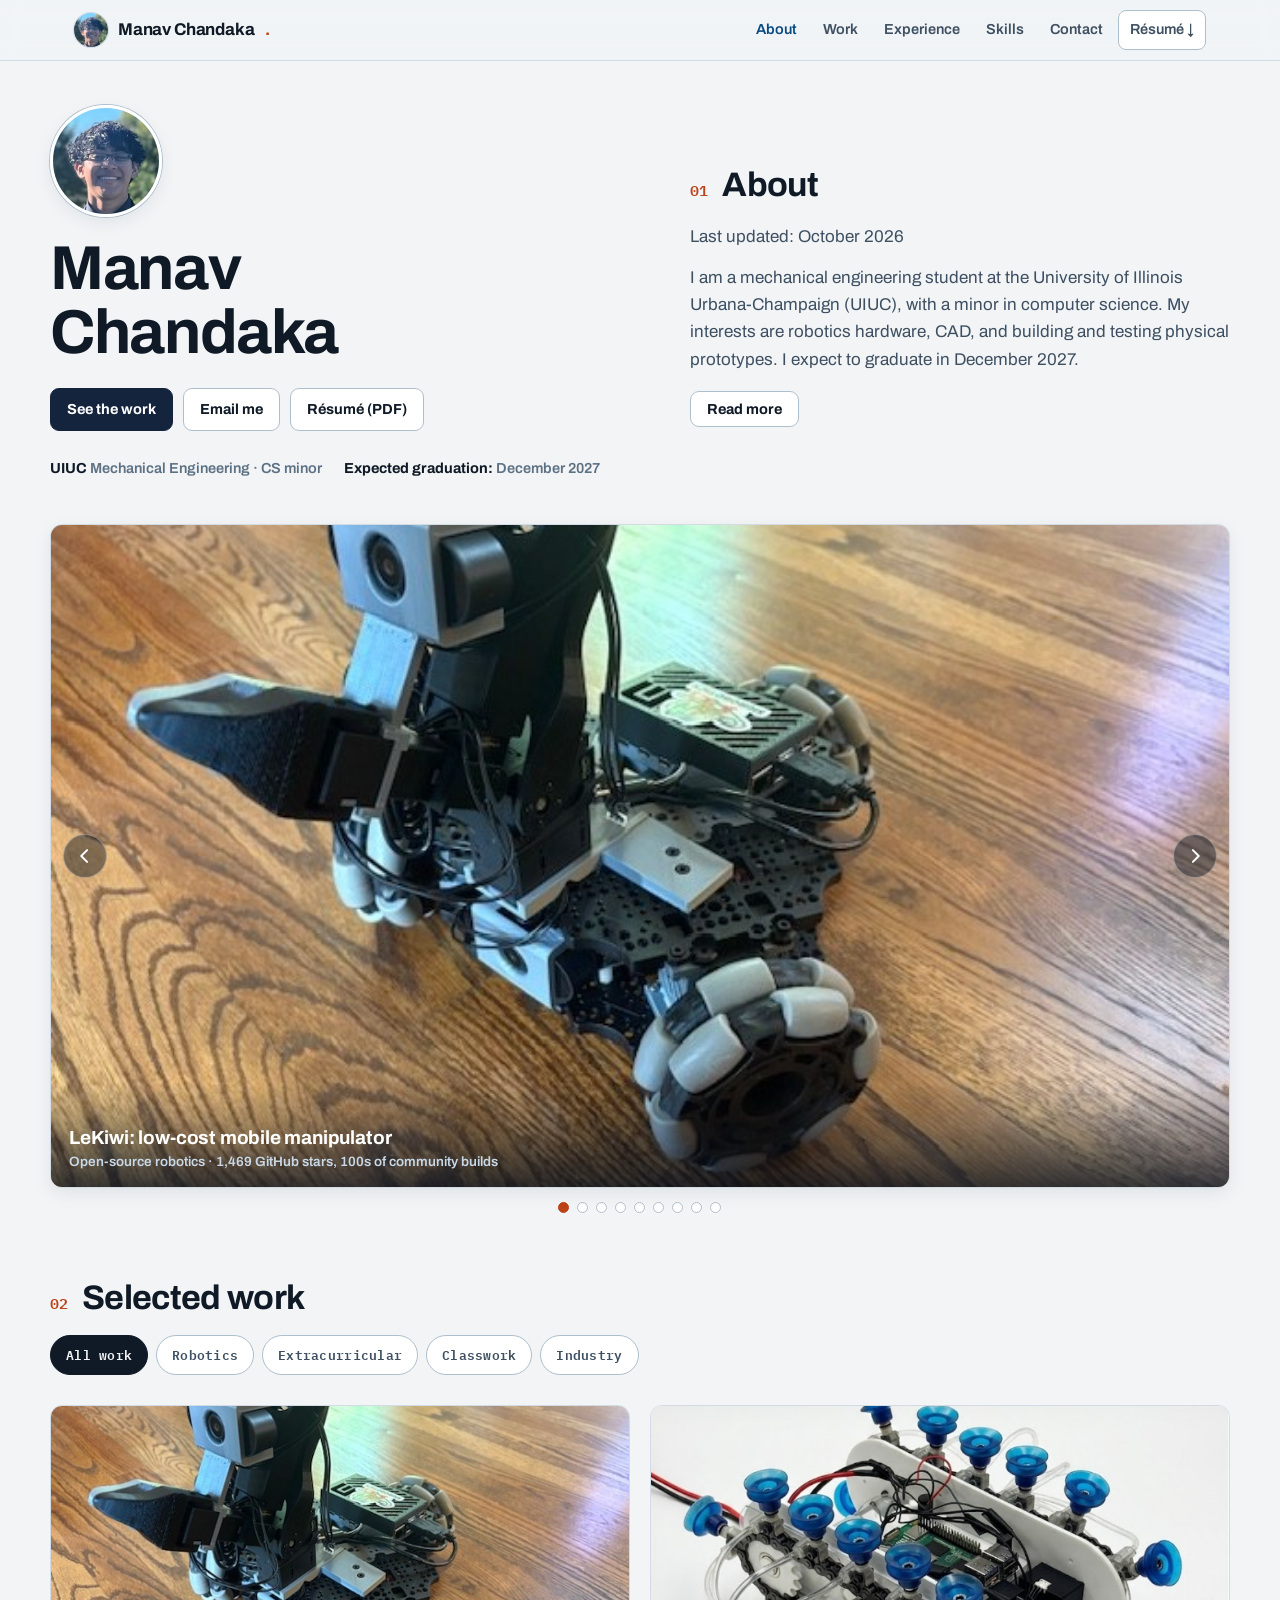
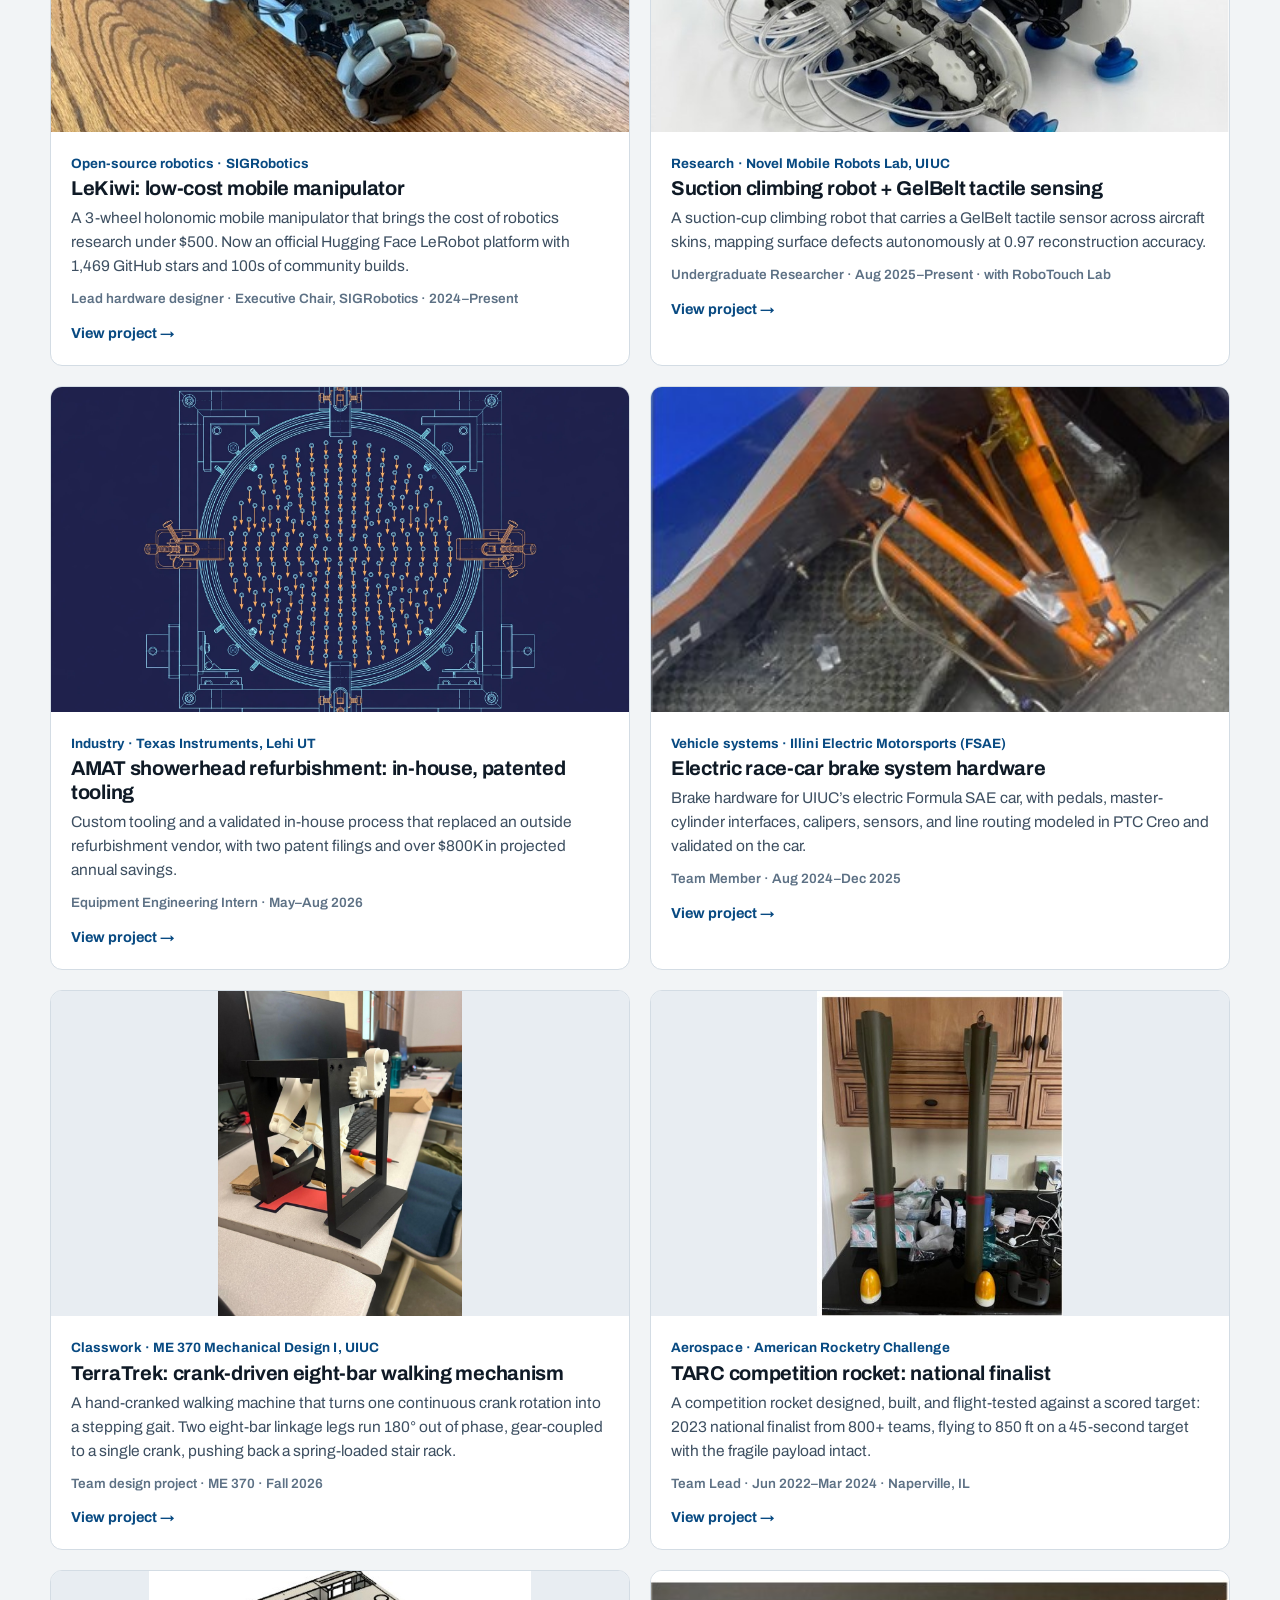
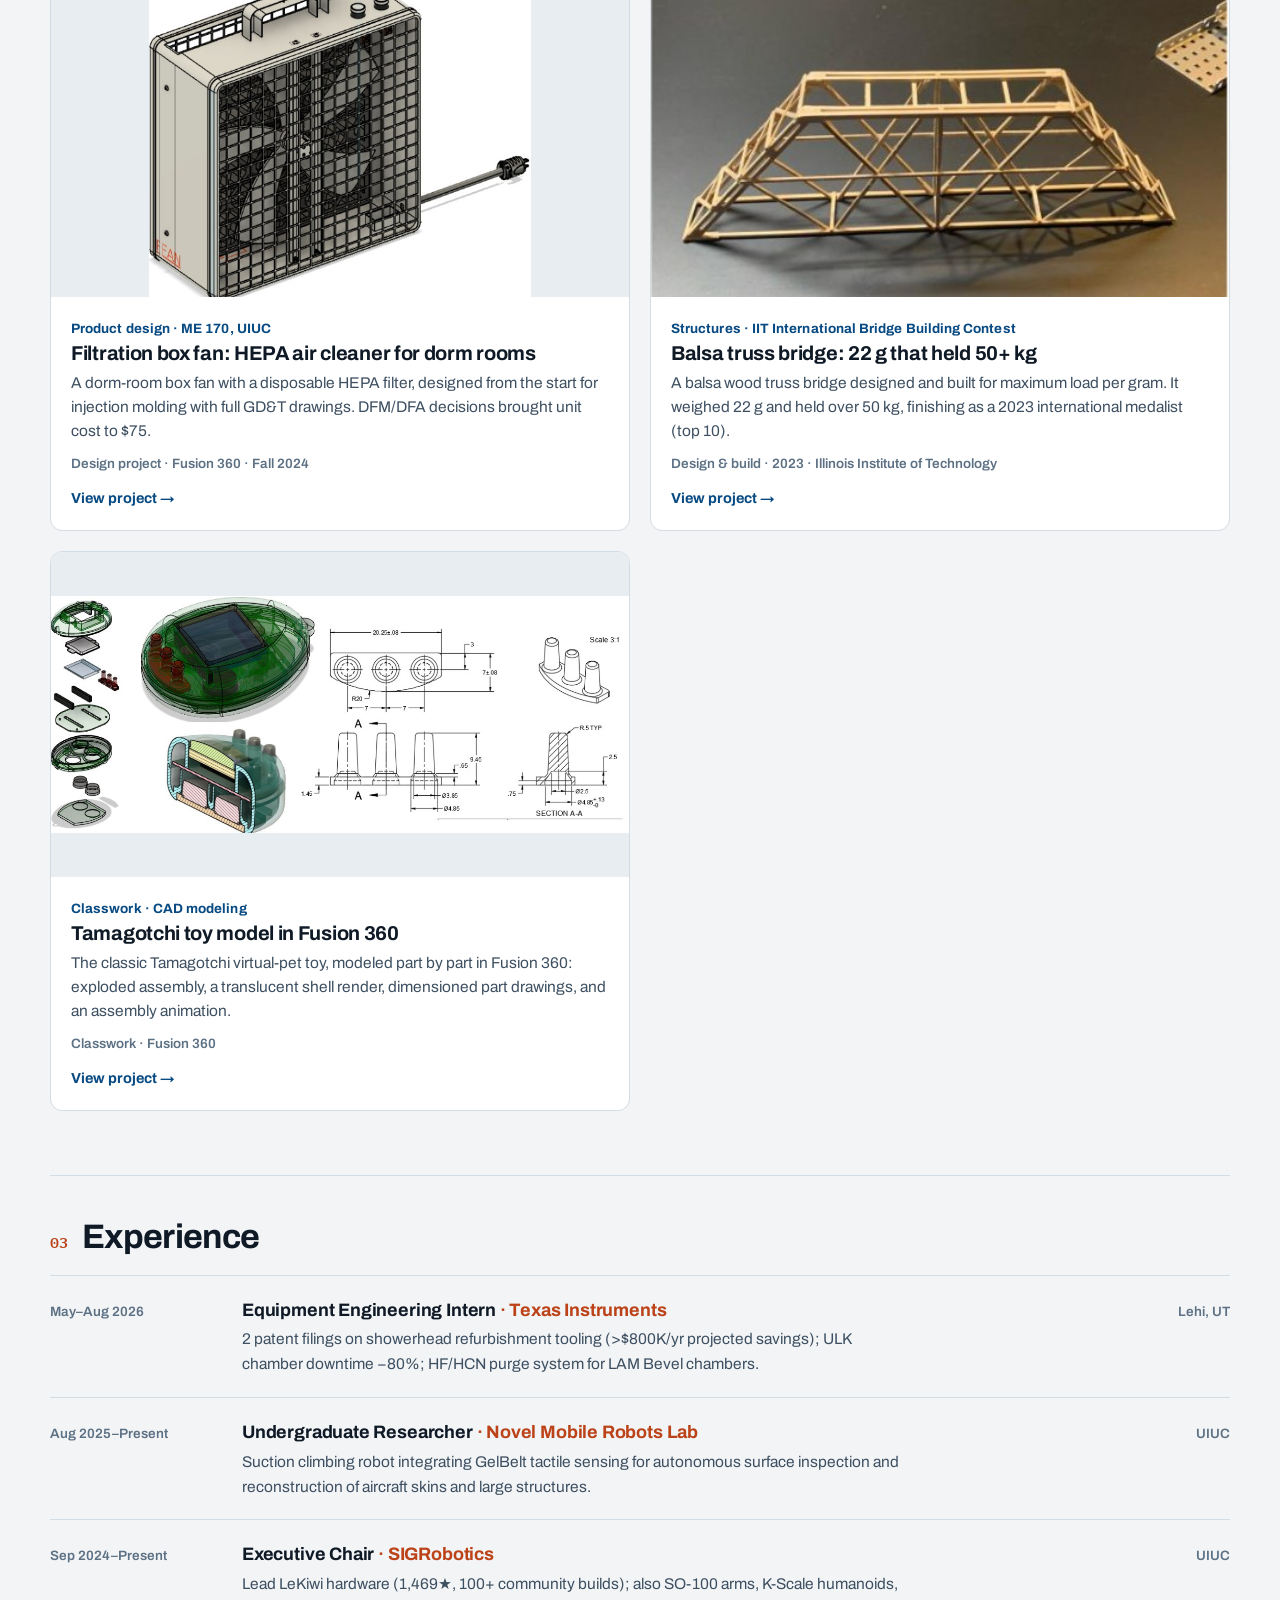
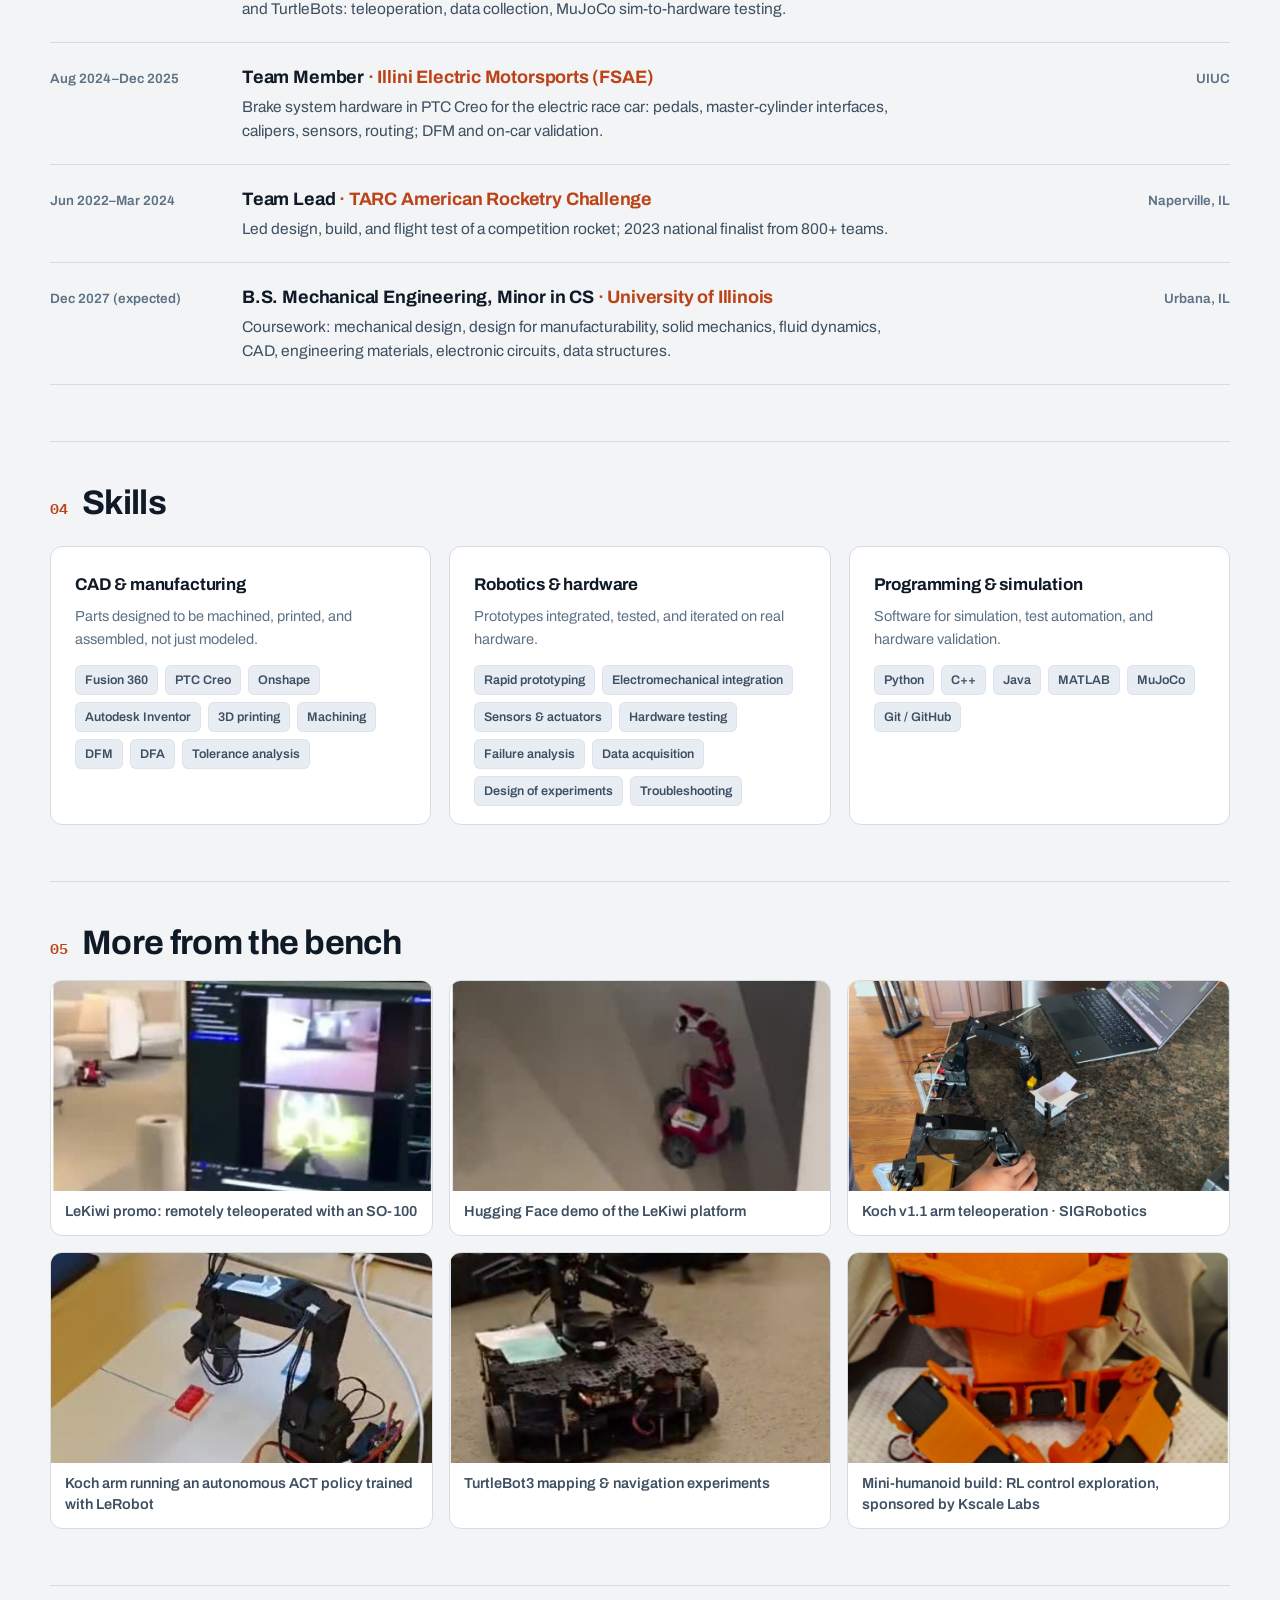
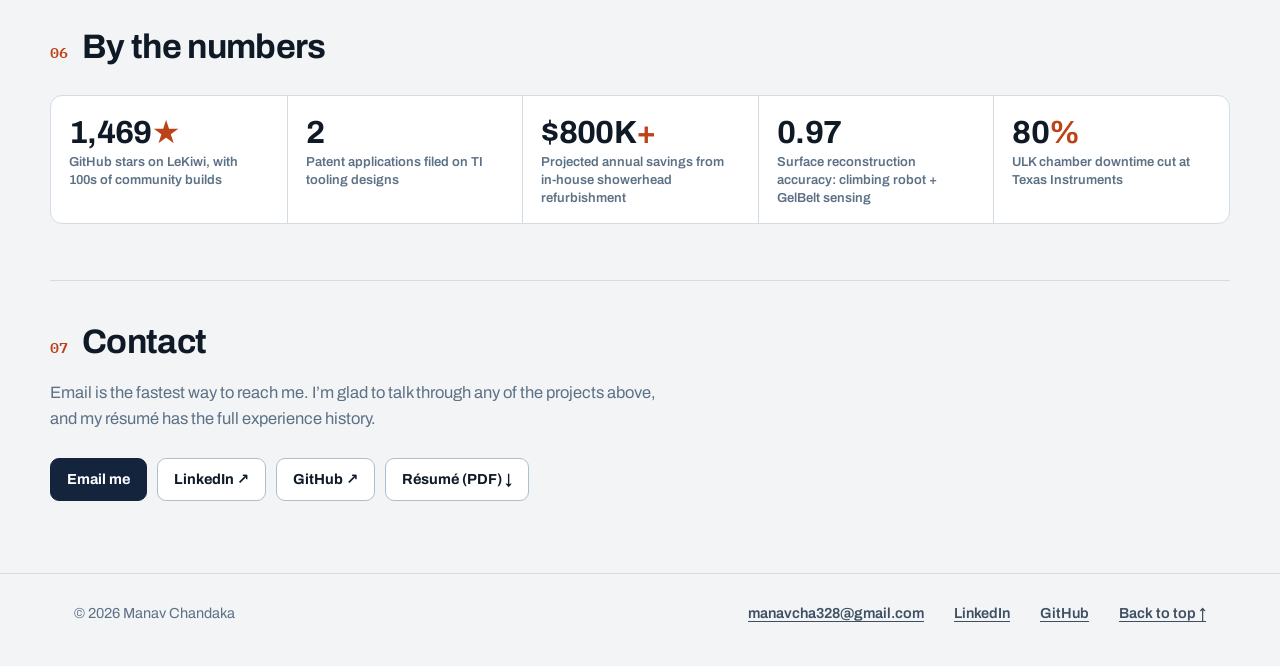
==== index.html @ fa354d99 "Standardize picture backgrounds" ====
<!doctype html>
<html lang="en">
<head>
<meta charset="utf-8" />
<meta name="viewport" content="width=device-width, initial-scale=1, viewport-fit=cover" />
<meta name="color-scheme" content="light dark" />
<meta name="description" content="Manav Chandaka · UIUC mechanical engineering '27. Robot hardware, CAD, prototyping and test. LeKiwi open-source mobile manipulator, suction climbing robot research, Texas Instruments equipment engineering." />
<!-- Keep this site out of search results: anyone with the direct link can view it, but search engines are asked not to index the page or follow its links (including the GitHub link). -->
<meta name="robots" content="noindex, nofollow" />
<meta property="og:type" content="profile" />
<meta property="og:title" content="Manav Chandaka · Mechanical Engineering Portfolio" />
<meta property="og:description" content="UIUC mechanical engineering, CS minor. Robot hardware, CAD, prototyping and test: LeKiwi open-source mobile manipulator, suction climbing robot research, Texas Instruments equipment engineering." />
<meta property="og:url" content="https://manavcha328.github.io/" />
<meta property="og:image" content="https://manavcha328.github.io/assets/headshot.jpg" />
<meta name="twitter:card" content="summary" />
<script type="application/ld+json">
{
  "@context": "https://schema.org",
  "@type": "Person",
  "name": "Manav Chandaka",
  "url": "https://manavcha328.github.io/",
  "email": "mailto:manavcha328@gmail.com",
  "jobTitle": "Mechanical Engineering Student",
  "alumniOf": { "@type": "CollegeOrUniversity", "name": "University of Illinois Urbana-Champaign" },
  "sameAs": [
    "https://www.linkedin.com/in/manavchandaka/",
    "https://github.com/SIGRobotics-UIUC/LeKiwi"
  ],
  "knowsAbout": ["Mechanical design", "Robotics hardware", "CAD", "Prototyping", "DFM/DFA", "Electromechanical integration"]
}
</script>
<link rel="icon" href="data:," />
<title>Manav Chandaka · Mechanical Engineering Portfolio</title>
<link rel="preconnect" href="https://fonts.googleapis.com" />
<link rel="preconnect" href="https://fonts.gstatic.com" crossorigin />
<link href="https://fonts.googleapis.com/css2?family=Archivo:wght@400;500;600;700;800&family=IBM+Plex+Mono:wght@400;500;600&display=swap" rel="stylesheet" />
<style>
  :root{
    color-scheme: light dark;
    --bg:#f2f4f6; --surface:#ffffff; --surface-2:#e9edf1;
    --ink:#0f1a26; --ink-2:#3d4f61; --muted:#5d7185;
    --line:#d3dce4; --line-strong:#aebfcc;
    --blue:#0b5fa5; --blue-ink:#084a82;
    --orange:#bc4218; --orange-soft:#fdeee7;
    --plate:#14243d; --plate-2:#0e1a2e;
    --cyan:#57c8e8;
    --chip:#e7edf3;
    --matte:#e8edf2;
    --shadow:0 6px 18px rgba(15,35,58,.07);
    --radius:12px;
  }
  @media (prefers-color-scheme: dark){
    :root{
      --bg:#0a1119; --surface:#101b29; --surface-2:#0d1622;
      --ink:#e9eff5; --ink-2:#b9c9d8; --muted:#8ba1b5;
      --line:#22344a; --line-strong:#33506e;
      --blue:#5db2f0; --blue-ink:#8fc9f7;
      --orange:#ff7a45; --orange-soft:#2b1a12;
      --chip:#182839;
      --matte:#0d1622;
      --shadow:0 6px 18px rgba(0,0,0,.35);
    }
  }
  *{box-sizing:border-box}
  html{scroll-behavior:smooth}
  @media (prefers-reduced-motion: reduce){ html{scroll-behavior:auto} }
  body{
    margin:0; background:var(--bg); color:var(--ink);
    font-family:"Archivo",system-ui,-apple-system,"Segoe UI",sans-serif;
    font-size:16.5px; line-height:1.6; -webkit-font-smoothing:antialiased;
  }
  .mono{font-family:"IBM Plex Mono",ui-monospace,monospace}
  a{color:var(--blue); text-decoration-thickness:1px; text-underline-offset:3px}
  a:hover{color:var(--orange)}
  ::selection{background:rgba(11,95,165,.18)}
  :focus-visible{outline:2px solid var(--blue); outline-offset:2px}
  img{display:block; max-width:100%}
  .wrap{max-width:1180px; margin:0 auto; padding:0 24px}

  /* ---------- nav ---------- */
  header.site{
    position:sticky; top:0; z-index:50;
    background:color-mix(in srgb, var(--bg) 93%, transparent);
    backdrop-filter:blur(10px); -webkit-backdrop-filter:blur(10px);
    border-bottom:1px solid var(--line);
  }
  .nav{display:flex; align-items:center; gap:20px; min-height:60px; flex-wrap:wrap; padding-top:6px; padding-bottom:6px}
  .nav .who{font-weight:700; letter-spacing:-.01em; font-size:17px; color:var(--ink); text-decoration:none; white-space:nowrap; display:inline-flex; align-items:center; gap:10px}
  .nav .who span{color:var(--orange)}
  .nav .who img.pfp{width:34px; height:34px; border-radius:50%; object-fit:cover; box-shadow:0 0 0 1px var(--line); flex:none}
  .nav nav{margin-left:auto; display:flex; gap:4px; flex-wrap:wrap; align-items:center}
  .nav nav a{
    color:var(--ink-2); text-decoration:none; font-size:14.5px; font-weight:600;
    padding:7px 11px; border-radius:8px;
  }
  .nav nav a:hover{background:var(--surface-2); color:var(--ink)}
  .nav nav a.on{color:var(--blue-ink)}
  .btn{
    display:inline-flex; align-items:center; gap:8px; border:1px solid var(--line-strong);
    background:var(--surface); color:var(--ink); font-weight:700; font-size:14.5px;
    padding:9px 16px; border-radius:9px; text-decoration:none; cursor:pointer; font-family:inherit;
  }
  .btn:hover{border-color:var(--orange); color:var(--orange)}
  .btn.solid{background:var(--plate); border-color:var(--plate); color:#fff}
  .btn.solid:hover{background:var(--plate-2); border-color:var(--plate-2); color:#fff}

  /* ---------- hero ---------- */
  .hero{padding:44px 0 10px}
  .hero-grid{display:grid; grid-template-columns:minmax(0,1.05fr) minmax(0,.95fr); gap:44px; align-items:center}
  .pfp-lg{
    width:112px; height:112px; border-radius:50%; object-fit:cover; margin-bottom:2px;
    border:3px solid var(--surface); box-shadow:0 0 0 1px var(--line-strong), var(--shadow);
  }
  .avail{
    display:inline-flex; align-items:center; gap:9px; font-family:"IBM Plex Mono",monospace;
    font-size:12.5px; font-weight:600; letter-spacing:.04em; text-transform:uppercase;
    color:var(--blue-ink); background:var(--surface); border:1px solid var(--line);
    padding:7px 13px; border-radius:99px;
  }
  .avail i{width:8px; height:8px; border-radius:50%; background:#2f9e5f; flex:none}
  h1{
    font-size:clamp(40px,5.6vw,62px); line-height:1.04; letter-spacing:-.022em;
    font-weight:700; margin:20px 0 22px;
  }
  .cta-row{display:flex; gap:10px; flex-wrap:wrap; margin-bottom:26px}
  .facts{display:flex; flex-wrap:wrap; gap:8px 22px; font-size:14.5px; color:var(--muted); font-weight:600}
  .facts b{color:var(--ink); font-weight:700}
  figure.hero-photo{margin:0; grid-column:1/-1}
  /* One standardized picture background: every photo, render, and
     illustration on the page sits on the same neutral matte (--matte),
     whether it fills its frame (cover) or letterboxes (contain). */
  .hero-photo .frame{
    border-radius:var(--radius); overflow:hidden; box-shadow:var(--shadow);
    border:1px solid var(--line); background:var(--matte);
    position:relative; aspect-ratio:16/9;
  }
  .hero-photo img{width:100%; height:100%; object-fit:cover; aspect-ratio:16/9}
  figcaption{font-size:13px; color:var(--muted); margin-top:10px; font-family:"IBM Plex Mono",monospace}
  figcaption a{color:var(--muted); text-decoration:underline}

  /* ---------- hero slideshow ---------- */
  .slide{
    position:absolute; inset:0; display:block; text-decoration:none;
    opacity:0; visibility:hidden; transition:opacity .7s ease, visibility 0s linear .7s;
  }
  .slide.on{opacity:1; visibility:visible; transition:opacity .7s ease}
  .slide img{width:100%; height:100%; object-fit:cover; aspect-ratio:auto}
  .slide img.fit-contain{object-fit:contain; background:transparent}
  .slide-cap{
    position:absolute; left:0; right:0; bottom:0; padding:44px 18px 14px;
    background:linear-gradient(to top, rgba(8,16,28,.78) 0%, rgba(8,16,28,.34) 55%, rgba(8,16,28,0) 100%);
    color:#fff;
  }
  .slide:has(img.fit-contain) .slide-cap{background:linear-gradient(to top, rgba(8,16,28,.86) 0%, rgba(8,16,28,.5) 55%, rgba(8,16,28,0) 100%)}
  .slide-cap .t{display:block; font-weight:700; font-size:19px; letter-spacing:-.01em; line-height:1.2}
  .slide-cap .s{display:block; font-size:13.5px; color:#c9d8e6; margin-top:2px; font-weight:600}
  .slide-arrow{
    position:absolute; top:50%; transform:translateY(-50%); z-index:3;
    width:44px; height:44px; border-radius:50%; padding:0; cursor:pointer;
    border:1px solid rgba(255,255,255,.35); background:rgba(8,16,28,.45); color:#fff;
    display:flex; align-items:center; justify-content:center;
  }
  .slide-arrow:hover{background:rgba(8,16,28,.85); border-color:var(--orange)}
  .slide-arrow:focus-visible{outline:2px solid var(--orange); outline-offset:2px}
  .slide-arrow.prev{left:12px}
  .slide-arrow.next{right:12px}
  .slide-arrow svg{width:20px; height:20px; flex:none}
  @media (max-width: 560px){ .slide-arrow{width:40px; height:40px} .slide-arrow.prev{left:8px} .slide-arrow.next{right:8px} }
  .slide-dots{display:flex; gap:8px; justify-content:center; margin-top:14px}
  .slide-dots button{
    width:11px; height:11px; border-radius:50%; padding:0; cursor:pointer;
    border:1px solid var(--line-strong); background:var(--surface);
  }
  .slide-dots button:hover{border-color:var(--orange)}
  .slide-dots button[aria-pressed="true"]{background:var(--orange); border-color:var(--orange)}
  @media (prefers-reduced-motion: reduce){ .slide{transition:none} }

  .stats{
    margin:44px 0 0; display:grid; grid-template-columns:repeat(5,1fr);
    border:1px solid var(--line); border-radius:var(--radius); background:var(--surface); overflow:hidden;
  }
  .stat{padding:20px 18px 16px; border-left:1px solid var(--line)}
  .stat:first-child{border-left:none}
  .stat .num{font-size:clamp(24px,2.6vw,32px); font-weight:700; letter-spacing:-.02em; line-height:1.05}
  .stat .num span{color:var(--orange)}
  .stat .lab{font-size:13px; color:var(--muted); font-weight:600; margin-top:5px; line-height:1.35}
  #numbers .stats{margin-top:20px}

  /* ---------- sections ---------- */
  section.block{padding:48px 0 8px}
  .sec-head{display:flex; align-items:baseline; gap:14px; flex-wrap:wrap; margin-bottom:10px}
  .sec-head.rule{border-top:1px solid var(--line); padding-top:34px}
  .sec-head h2{font-size:clamp(26px,3.2vw,34px); letter-spacing:-.02em; font-weight:700; margin:0}
  .sec-head .idx{font-family:"IBM Plex Mono",monospace; color:var(--orange); font-weight:600; font-size:15px}
  .sec-sub{color:var(--muted); max-width:68ch; margin:0 0 26px; font-size:16.5px}

  .filters{display:flex; gap:8px; flex-wrap:wrap; margin:4px 0 30px}
  .filters button{
    font-family:"IBM Plex Mono",monospace; font-size:13px; font-weight:600; letter-spacing:.02em;
    border:1px solid var(--line-strong); background:var(--surface); color:var(--ink-2);
    padding:8px 15px; border-radius:99px; cursor:pointer;
  }
  .filters button:hover{border-color:var(--orange); color:var(--orange)}
  .filters button[aria-pressed="true"]{background:var(--ink); border-color:var(--ink); color:var(--bg)}

  /* ---------- project index cards ---------- */
  .cards{display:grid; grid-template-columns:repeat(2,1fr); gap:20px; margin-bottom:8px}
  .card{background:var(--surface); border:1px solid var(--line); border-radius:var(--radius); overflow:hidden; transition:border-color .2s ease, box-shadow .2s ease, transform .2s ease}
  .card:hover{border-color:var(--line-strong); box-shadow:var(--shadow); transform:translateY(-2px)}
  .card-link{display:block; color:var(--ink); text-decoration:none; height:100%}
  .card-link:hover{color:var(--ink)}
  .card-link:hover .card-title{color:var(--blue-ink)}
  .card-link:hover .card-cta{color:var(--orange)}
  .card-frame{display:block; overflow:hidden; background:var(--matte)}
  .card-frame img{width:100%; aspect-ratio:16/9; object-fit:cover}
  .card-frame img.fit-contain{object-fit:contain; background:var(--matte)}
  .card-body{display:block; padding:18px 20px 20px}
  .card-title{display:block; font-size:20px; font-weight:700; letter-spacing:-.015em; line-height:1.2; margin:0 0 6px}
  .card-desc{display:block; color:var(--ink-2); font-size:15.5px; line-height:1.55; margin:0 0 10px}
  .card-meta{display:block; font-size:13.5px; color:var(--muted); font-weight:600; margin:0 0 12px}
  .card-cta{display:block; font-weight:700; font-size:14.5px; color:var(--blue-ink)}
  .p-kicker{font-size:13.5px; font-weight:700; letter-spacing:.005em; text-transform:none; color:var(--blue-ink); margin:2px 0 8px}
  .p-meta{font-size:14.5px; color:var(--muted); font-weight:600; margin:0 0 14px}
  .chips{display:flex; flex-wrap:wrap; gap:7px; margin:0 0 16px}
  .chip{
    font-size:12.5px; font-weight:600;
    background:var(--chip); color:var(--ink-2); border:1px solid color-mix(in srgb, var(--line) 55%, transparent);
    border-radius:6px; padding:4px 9px;
  }
  .p-links{display:flex; gap:16px; flex-wrap:wrap; font-weight:700; font-size:14.5px}
  .p-links a{text-decoration:none; border-bottom:2px solid var(--orange); padding-bottom:1px; color:var(--ink)}
  .p-links a:hover{color:var(--orange)}
  .hidden-proj{display:none !important}
  .view-hidden{display:none !important}

  /* ---------- project detail view ---------- */
  .detail{padding:44px 0 8px}
  .back-link{display:inline-block; font-weight:700; font-size:15px; text-decoration:none; margin-bottom:24px}
  .d-title{font-size:clamp(30px,4vw,42px); letter-spacing:-.02em; font-weight:700; margin:0 0 4px; line-height:1.1}
  .d-grid{display:grid; grid-template-columns:minmax(0,1.05fr) minmax(0,.95fr); gap:36px; align-items:start; margin-top:22px}
  .d-media .frame{border-radius:var(--radius); overflow:hidden; border:1px solid var(--line); box-shadow:var(--shadow); background:var(--matte)}
  .d-media img.main{width:100%; aspect-ratio:4/3; object-fit:cover}
  .d-media img.main.contain{object-fit:contain; background:var(--matte); padding:14px}
  .d-media img.main[hidden]{display:none}
  .vid-head{font-size:19px; font-weight:700; letter-spacing:-.01em; margin:32px 0 4px}
  .vid-sub{color:var(--muted); font-size:14.5px; margin:0 0 14px}
  .video-list{display:grid; gap:16px}
  .video-list figure{margin:0}
  .video-list video{
    width:100%; aspect-ratio:16/9; object-fit:contain; display:block;
    background:var(--matte); border:1px solid var(--line-strong); border-radius:var(--radius);
  }
  .video-list figcaption{margin-top:8px}
  .vid-layout{display:grid; grid-template-columns:1fr 1fr; gap:18px; align-items:start}
  .vid-layout.solo{grid-template-columns:1fr}
  @media (max-width: 640px){ .vid-layout{grid-template-columns:1fr} }
  .stream-head{font-size:15px; font-weight:700; letter-spacing:-.01em; margin:0 0 10px}
  .stream-frame{
    position:relative; aspect-ratio:16/9; background:var(--matte);
    border:1px solid var(--line-strong); border-radius:var(--radius); overflow:hidden;
  }
  .stream-frame iframe{position:absolute; inset:0; width:100%; height:100%; border:0; display:block}
  .stream-cap{font-size:13px; color:var(--muted); font-family:"IBM Plex Mono",monospace; margin:8px 0 0}
  .trio{display:grid; grid-template-columns:repeat(3,1fr); gap:8px; padding:10px; aspect-ratio:3/1; background:var(--matte)}
  .trio[hidden]{display:none}
  .trio-cell{position:relative; margin:0; border-radius:8px; overflow:hidden; background:var(--matte)}
  .trio-cell img{width:100%; height:100%; object-fit:cover}
  .trio-lab{
    position:absolute; left:8px; bottom:8px; background:rgba(8,16,28,.75); color:#fff;
    font-size:12px; font-weight:600; padding:2px 9px; border-radius:99px; letter-spacing:.05em;
  }
  .gal-group-head{font-size:19px; font-weight:700; letter-spacing:-.01em; margin:30px 0 12px}
  .gal-group-head:first-child{margin-top:2px}
  .p-slider{margin-bottom:28px}
  .p-frame{position:relative}
  .p-slider figcaption{margin-top:10px}
  .p-count{
    position:absolute; top:10px; right:10px; z-index:3;
    background:rgba(8,16,28,.68); color:#fff; font-size:12px; font-weight:600;
    padding:3px 10px; border-radius:99px; letter-spacing:.03em;
  }
  .p-dots{display:flex; gap:8px; margin-top:12px}
  .p-dots button{
    width:10px; height:10px; border-radius:50%; padding:0; cursor:pointer;
    border:1px solid var(--line-strong); background:var(--surface);
  }
  .p-dots button:hover{border-color:var(--orange)}
  .p-dots button[aria-pressed="true"]{background:var(--orange); border-color:var(--orange)}
  .d-body p.desc{color:var(--ink-2); margin:0 0 14px; font-size:17px}
  .d-body ul{margin:0 0 16px; padding:0; list-style:none}
  .d-body li{position:relative; padding-left:22px; margin-bottom:8px; color:var(--ink-2)}
  .d-body li::before{content:""; position:absolute; left:2px; top:.58em; width:8px; height:8px; background:var(--orange); border-radius:2px}
  .d-body li b{color:var(--ink)}
  @media (max-width: 920px){ .d-grid{grid-template-columns:1fr; gap:22px} }
  @media (max-width: 640px){ .cards{grid-template-columns:1fr} }

  /* ---------- bench gallery ---------- */
  .gallery{display:grid; grid-template-columns:repeat(3,1fr); gap:16px}
  .gallery figure{margin:0; background:var(--surface); border:1px solid var(--line); border-radius:var(--radius); overflow:hidden; transition:border-color .2s ease, box-shadow .2s ease, transform .2s ease}
  .gallery figure:hover{border-color:var(--line-strong); box-shadow:var(--shadow); transform:translateY(-2px)}
  .gallery img{width:100%; height:210px; object-fit:cover; background:var(--matte)}
  /* Portrait/square sources: anchor the cover crop on the subject instead
     of the default center, which cut the robots out of frame. */
  .gallery img.focus-top{object-position:50% 18%}
  .gallery img.focus-mid{object-position:50% 38%}
  .gallery img.focus-low{object-position:50% 88%}
  .gallery figcaption{padding:10px 14px 13px; margin:0; font-family:inherit; font-size:14.5px; font-weight:600; color:var(--ink-2); line-height:1.45}

  /* ---------- timeline ---------- */
  .timeline{border-top:1px solid var(--line); margin-top:10px}
  .t-row{
    display:grid; grid-template-columns:170px minmax(0,1fr) auto; gap:22px;
    padding:20px 0; border-bottom:1px solid var(--line); align-items:baseline;
  }
  .t-when{font-size:13.5px; color:var(--muted); font-weight:600; white-space:nowrap}
  .t-what h3{margin:0; font-size:18px; font-weight:700; letter-spacing:-.01em}
  .t-what h3 span{color:var(--orange); font-weight:700}
  .t-what p{margin:3px 0 0; color:var(--ink-2); font-size:15.5px; max-width:74ch}
  .t-where{font-size:13.5px; color:var(--muted); font-weight:600; white-space:nowrap}

  /* ---------- skills ---------- */
  .skill-grid{display:grid; grid-template-columns:repeat(3,1fr); gap:18px; margin-top:16px}
  .skill-card{background:var(--surface); border:1px solid var(--line); border-radius:var(--radius); padding:24px 24px 18px}
  .skill-card h3{margin:0 0 6px; font-size:17px; font-weight:700; letter-spacing:-.01em}
  .skill-card p{margin:0 0 14px; color:var(--muted); font-size:14.5px}
  .skill-card .chips{margin:0}

  /* ---------- about ---------- */
  .about-grid{max-width:760px}
  .about-grid p{color:var(--ink-2); margin:0 0 14px; font-size:17px}
  .updated{color:var(--muted); font-size:14px; margin:0 0 16px}
  #about-toggle{margin-top:4px}

  footer.site{margin-top:64px; border-top:1px solid var(--line); padding:28px 0 40px}
  .foot{display:flex; gap:14px 30px; flex-wrap:wrap; align-items:center; font-size:14.5px; color:var(--muted)}
  .foot .sp{flex:1}
  .foot a{color:var(--ink-2); font-weight:600}
  /* Hero entrance only: page content is never gated on scroll position. */
  @keyframes rise{ from{opacity:0; transform:translateY(10px)} to{opacity:1; transform:none} }
  .hero .hero-grid > *{animation:rise .6s ease both}
  .hero .hero-grid > *:nth-child(2){animation-delay:.08s}
  .hero .hero-grid > *:nth-child(3){animation-delay:.16s}
  @media (prefers-reduced-motion: reduce){ .hero .hero-grid > *{animation:none} }
  @media (prefers-reduced-motion: reduce){ .card, .gallery figure{transition:none} .card:hover, .gallery figure:hover{transform:none} }

  /* ---------- skip link, contact, detail nav ---------- */
  .skip-link{
    position:absolute; left:16px; top:-60px; z-index:100;
    background:var(--ink); color:var(--bg); font-weight:700; font-size:14.5px;
    padding:10px 16px; border-radius:8px; text-decoration:none;
    transition:top .2s ease;
  }
  .skip-link:focus{top:12px; color:var(--bg)}
  .contact-actions{display:flex; gap:10px; flex-wrap:wrap; margin-top:6px}
  .d-nav{
    display:flex; justify-content:space-between; gap:16px; flex-wrap:wrap;
    border-top:1px solid var(--line); margin-top:44px; padding-top:22px;
  }
  .d-nav a{text-decoration:none; font-weight:700; font-size:15px; max-width:46%}
  .d-nav a .dir{display:block; font-size:12.5px; font-weight:600; color:var(--muted); letter-spacing:.04em; text-transform:uppercase; margin-bottom:2px}
  .d-nav a.next{margin-left:auto; text-align:right}
  .d-nav a:hover .ttl{color:var(--orange)}

  /* ---------- print: a clean one-column handout ---------- */
  @media print{
    header.site, .slide-arrow, .slide-dots, .filters, #about-toggle, .d-nav, .skip-link{display:none !important}
    body{background:#fff; font-size:12.5pt}
    .hero{padding-top:10px}
    .hero-photo .frame{aspect-ratio:auto; border:none; box-shadow:none}
    .slide{position:static; opacity:1; visibility:visible; display:none}
    .slide.on{display:block}
    .slide img{aspect-ratio:16/9}
    .card, .gallery figure, .skill-card, .stats{break-inside:avoid; box-shadow:none}
    section.block{padding-top:24px}
    a{color:var(--ink)}
  }

  /* ---------- responsive ---------- */
  @media (max-width: 920px){
    .hero-grid{grid-template-columns:1fr; gap:28px}
    .project, .project.flip .p-media{grid-template-columns:1fr; order:0}
    .project{gap:20px}
    .stats{grid-template-columns:repeat(2,1fr)}
    .stat{border-left:none; border-top:1px solid var(--line)}
    .stat:nth-child(-n+2){border-top:none}
    .stat:nth-child(even){border-left:1px solid var(--line)}
    .stat:last-child{grid-column:1/-1}
    .skill-grid{grid-template-columns:1fr}
    .gallery{grid-template-columns:repeat(2,1fr)}
    .about-grid{grid-template-columns:1fr}
    .t-row{grid-template-columns:1fr; gap:4px}
    .t-where{white-space:normal}
  }
  @media (max-width: 560px){
    .nav{gap:8px 12px; min-height:0}
    .nav .who{font-size:16px}
    .nav nav{margin-left:0; gap:2px}
    .nav nav a{font-size:13.5px; padding:6px 8px}
    .nav .btn{padding:7px 12px; font-size:13.5px}
    .hero{padding-top:36px}
    body{font-size:16px}
    .gallery{grid-template-columns:1fr}
    .gallery img{height:230px}
  }
</style>
</head>
<body>
<a class="skip-link" href="#work">Skip to projects</a>

<header class="site">
  <div class="wrap nav">
    <a class="who" href="#top"><img class="pfp" src="[data-uri]" alt="" width="34" height="34" />Manav Chandaka<span>.</span></a>
    <nav aria-label="Sections">
      <a href="#about">About</a>
      <a href="#work">Work</a>
      <a href="#experience">Experience</a>
      <a href="#skills">Skills</a>
      <a href="#contact">Contact</a>
      <a class="btn" href="[data-uri]" download="Manav_Chandaka_Resume.pdf">Résumé ↓</a>
    </nav>
  </div>
</header>

<main id="top">
  <!-- ================= HERO ================= -->
  <div class="wrap hero">
    <div class="hero-grid">
      <div>
        <img class="pfp-lg" src="[data-uri]" alt="Portrait of Manav Chandaka" width="112" height="112" />
        <h1>Manav<br />Chandaka</h1>
        <div class="cta-row">
          <a class="btn solid" href="#work">See the work</a>
          <a class="btn" href="mailto:manavcha328@gmail.com">Email me</a>
          <a class="btn" href="[data-uri]" target="_blank" rel="noopener">Résumé (PDF)</a>
        </div>
        <div class="facts">
          <span><b>UIUC</b> Mechanical Engineering · CS minor</span>
          <span><b>Expected graduation:</b> December 2027</span>
        </div>
      </div>
      <section id="about" aria-label="About">
        <div class="sec-head"><span class="idx">01</span><h2>About</h2></div>
        <div class="about-grid">
          <div>
            <p class="updated">Last updated: October 2026</p>
            <p>I am a mechanical engineering student at the University of Illinois Urbana-Champaign (UIUC), with a minor in computer science. My interests are robotics hardware, CAD, and building and testing physical prototypes. I expect to graduate in December 2027.</p>
            <div id="about-more" hidden>
              <p>I do undergraduate research in UIUC’s Novel Mobile Robots Lab, where I work on a suction climbing robot for inspecting aircraft skins. I’m also the executive chair of SIGRobotics, a robotics club under ACM@UIUC. Leading the club has been one of my favorite parts of college. It’s where I designed LeKiwi, an open-source mobile manipulator that now has 100s of community builds.</p>
              <p>Last summer, I was an equipment engineering intern at Texas Instruments, where I designed tooling for semiconductor fab equipment. Two of those designs were filed as patent applications.</p>
              <p>Feel free to contact me by email (<a href="mailto:manavcha328@gmail.com">manavcha328@gmail.com</a>) or through <a href="https://www.linkedin.com/in/manavchandaka/" target="_blank" rel="noopener">LinkedIn</a>, <a href="https://github.com/SIGRobotics-UIUC/LeKiwi" target="_blank" rel="noopener nofollow">GitHub</a>, or my <a href="[data-uri]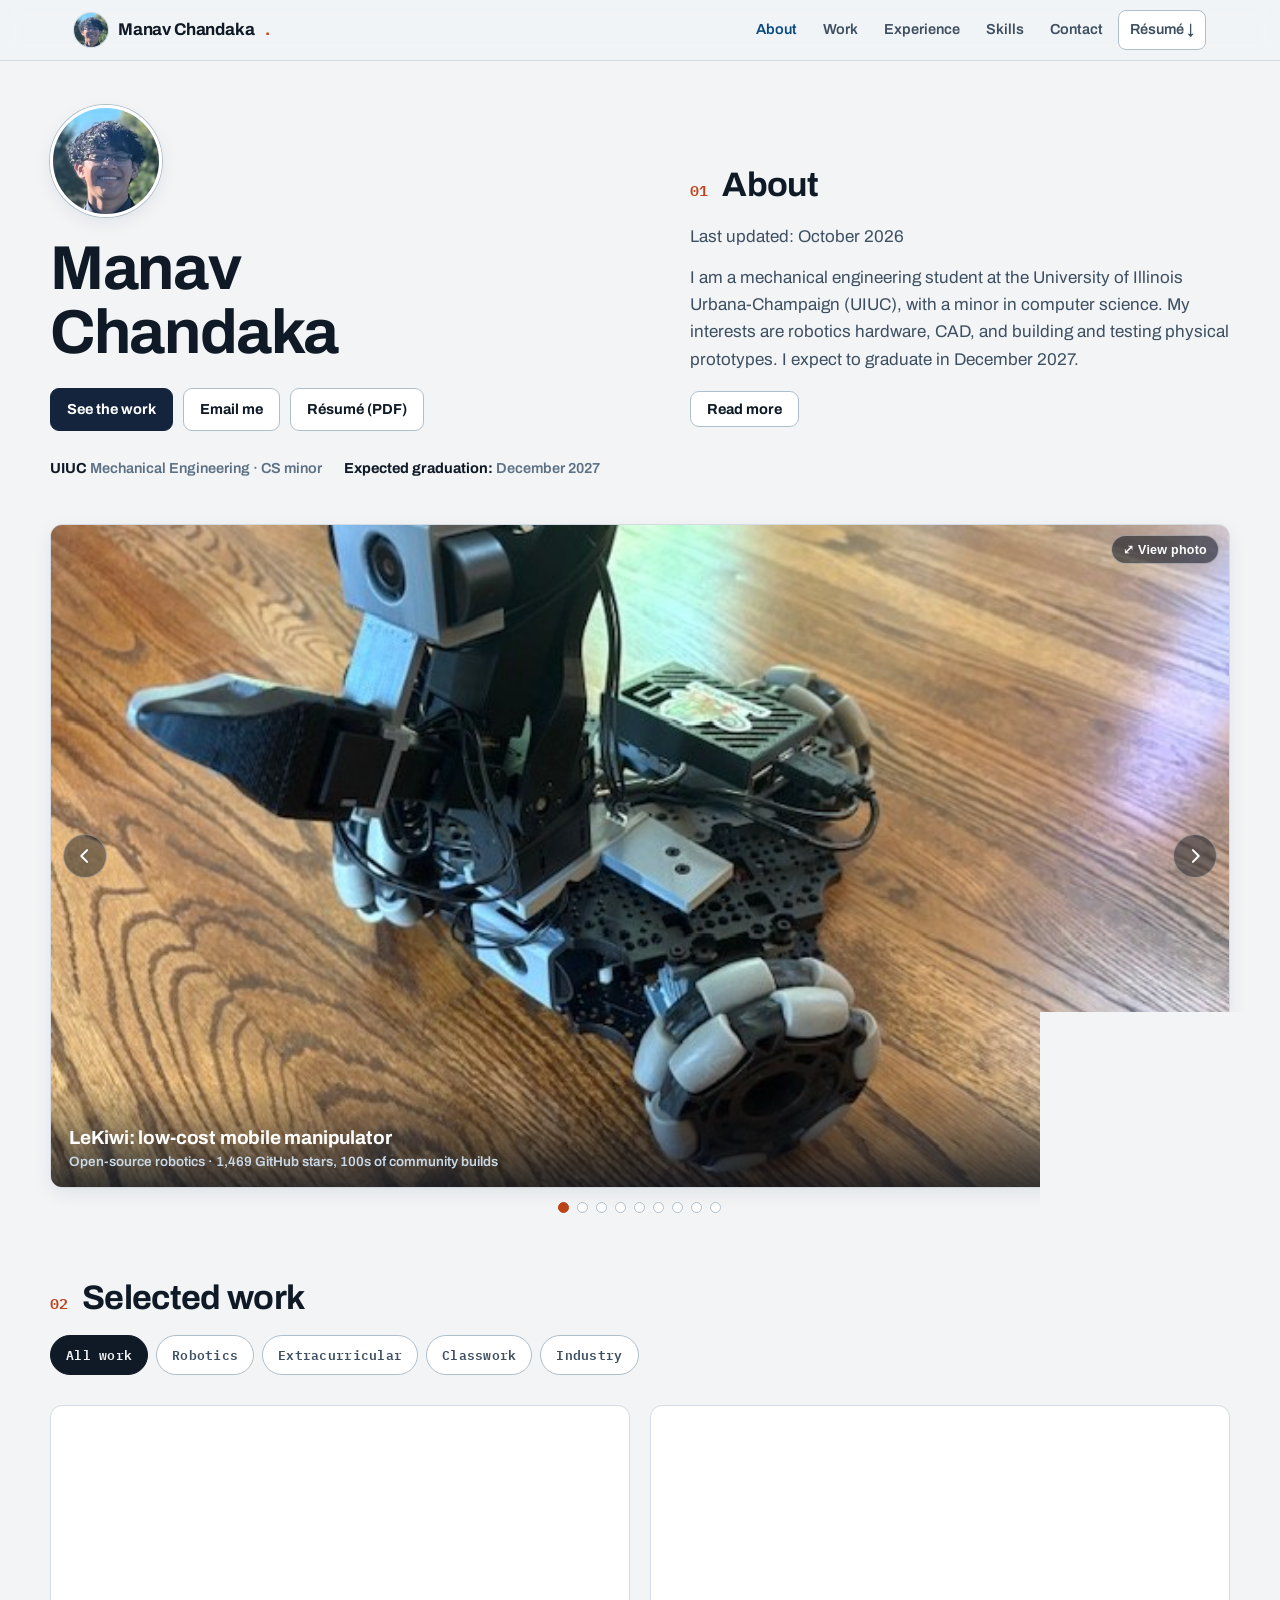
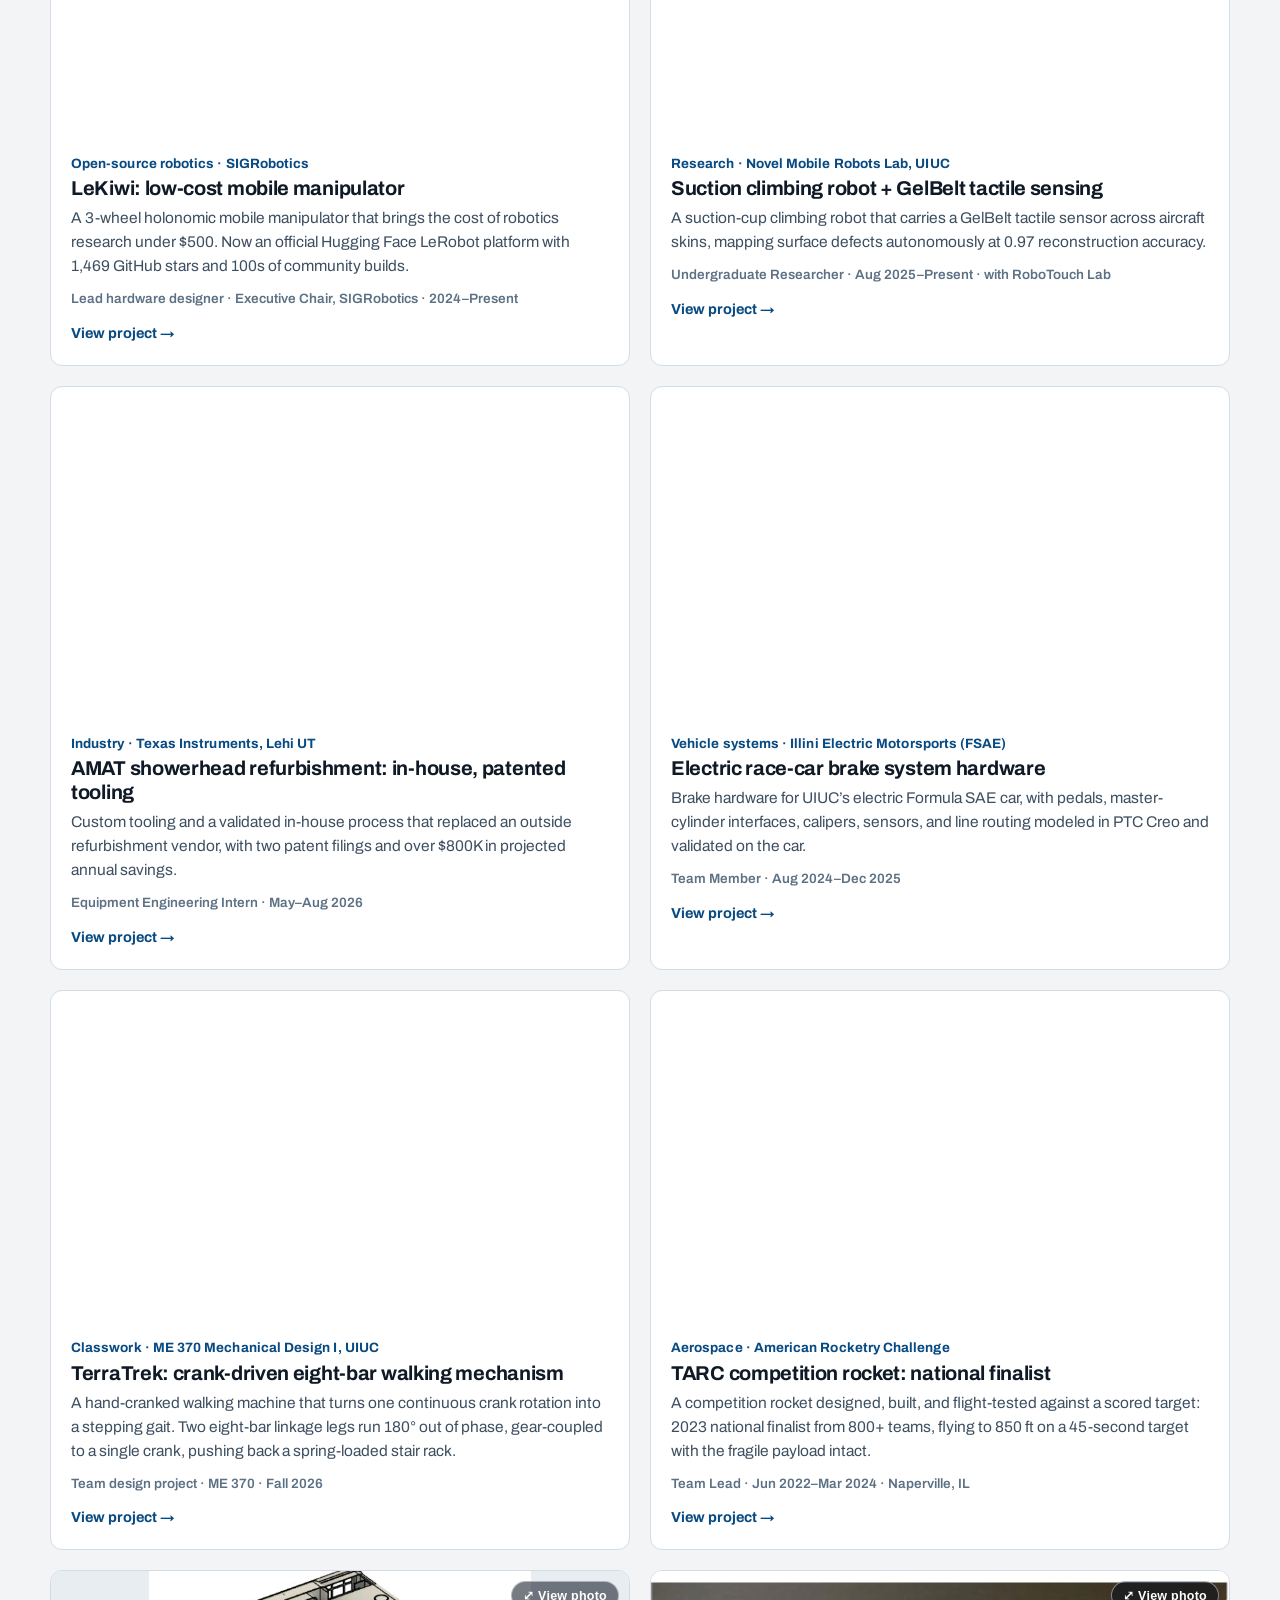
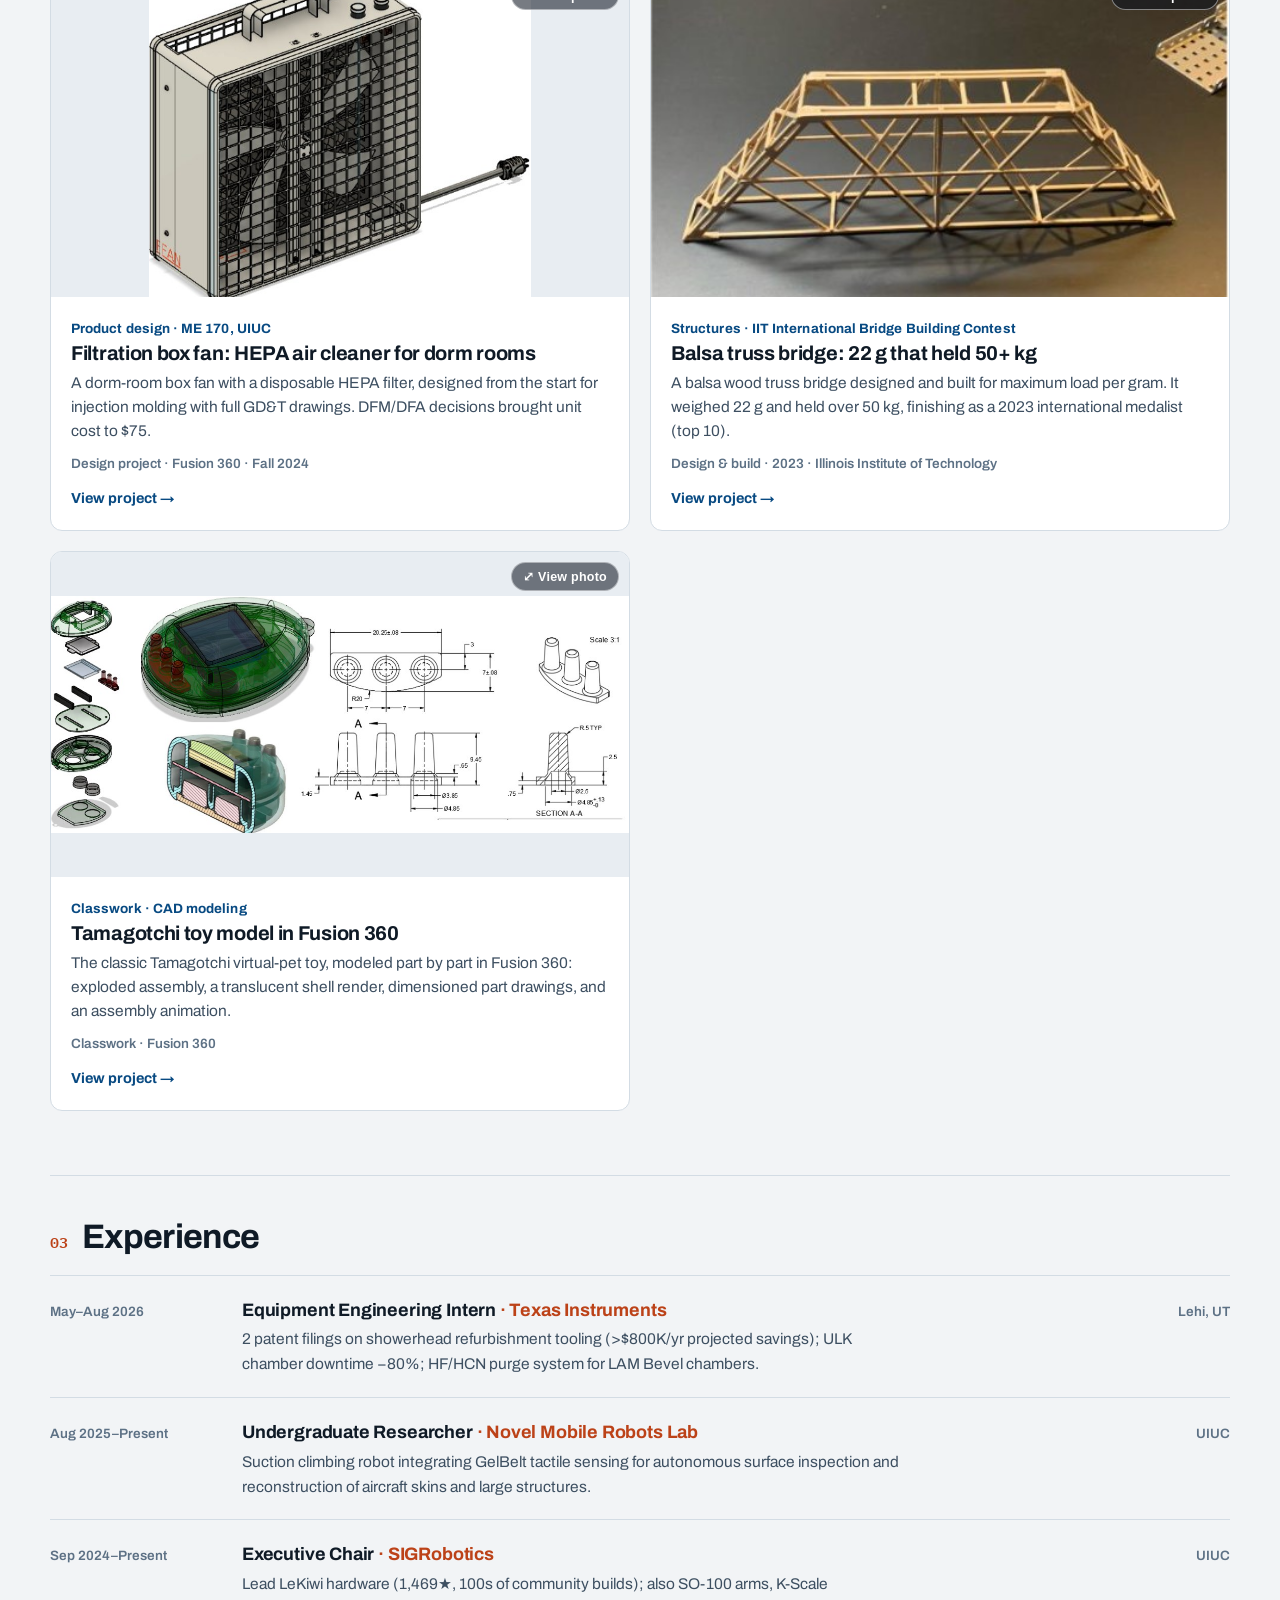
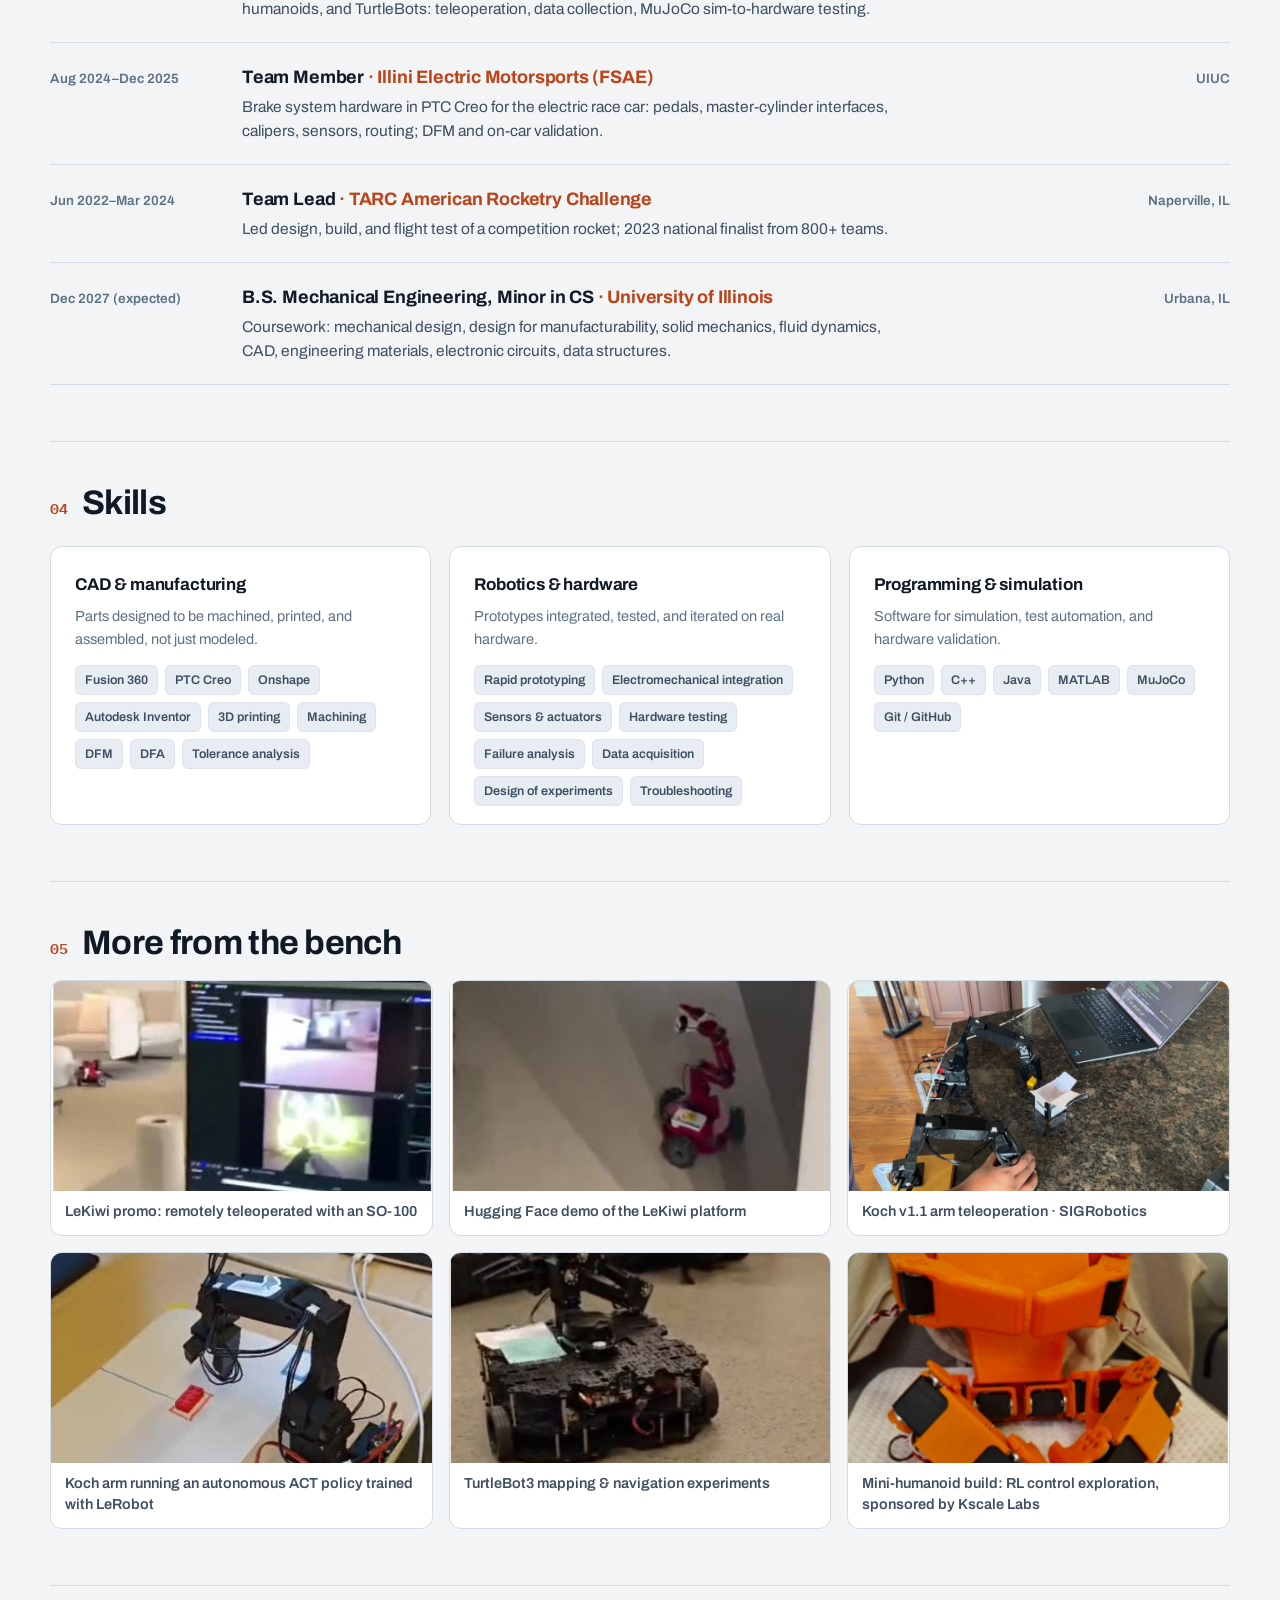
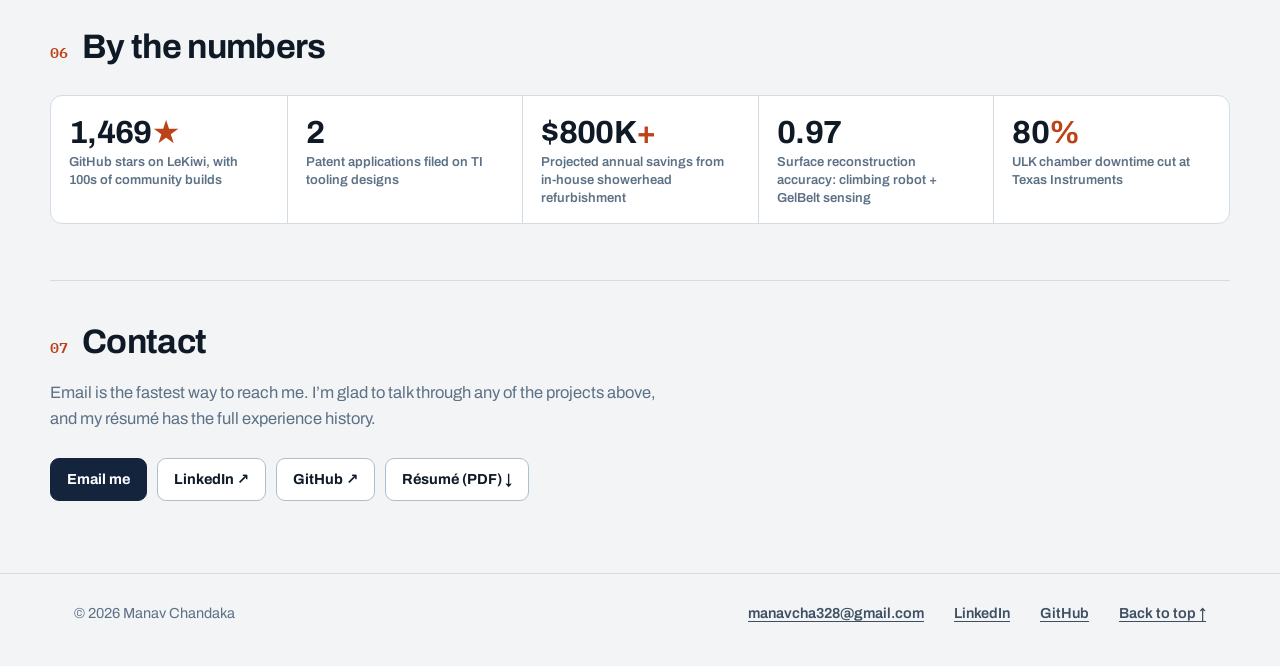
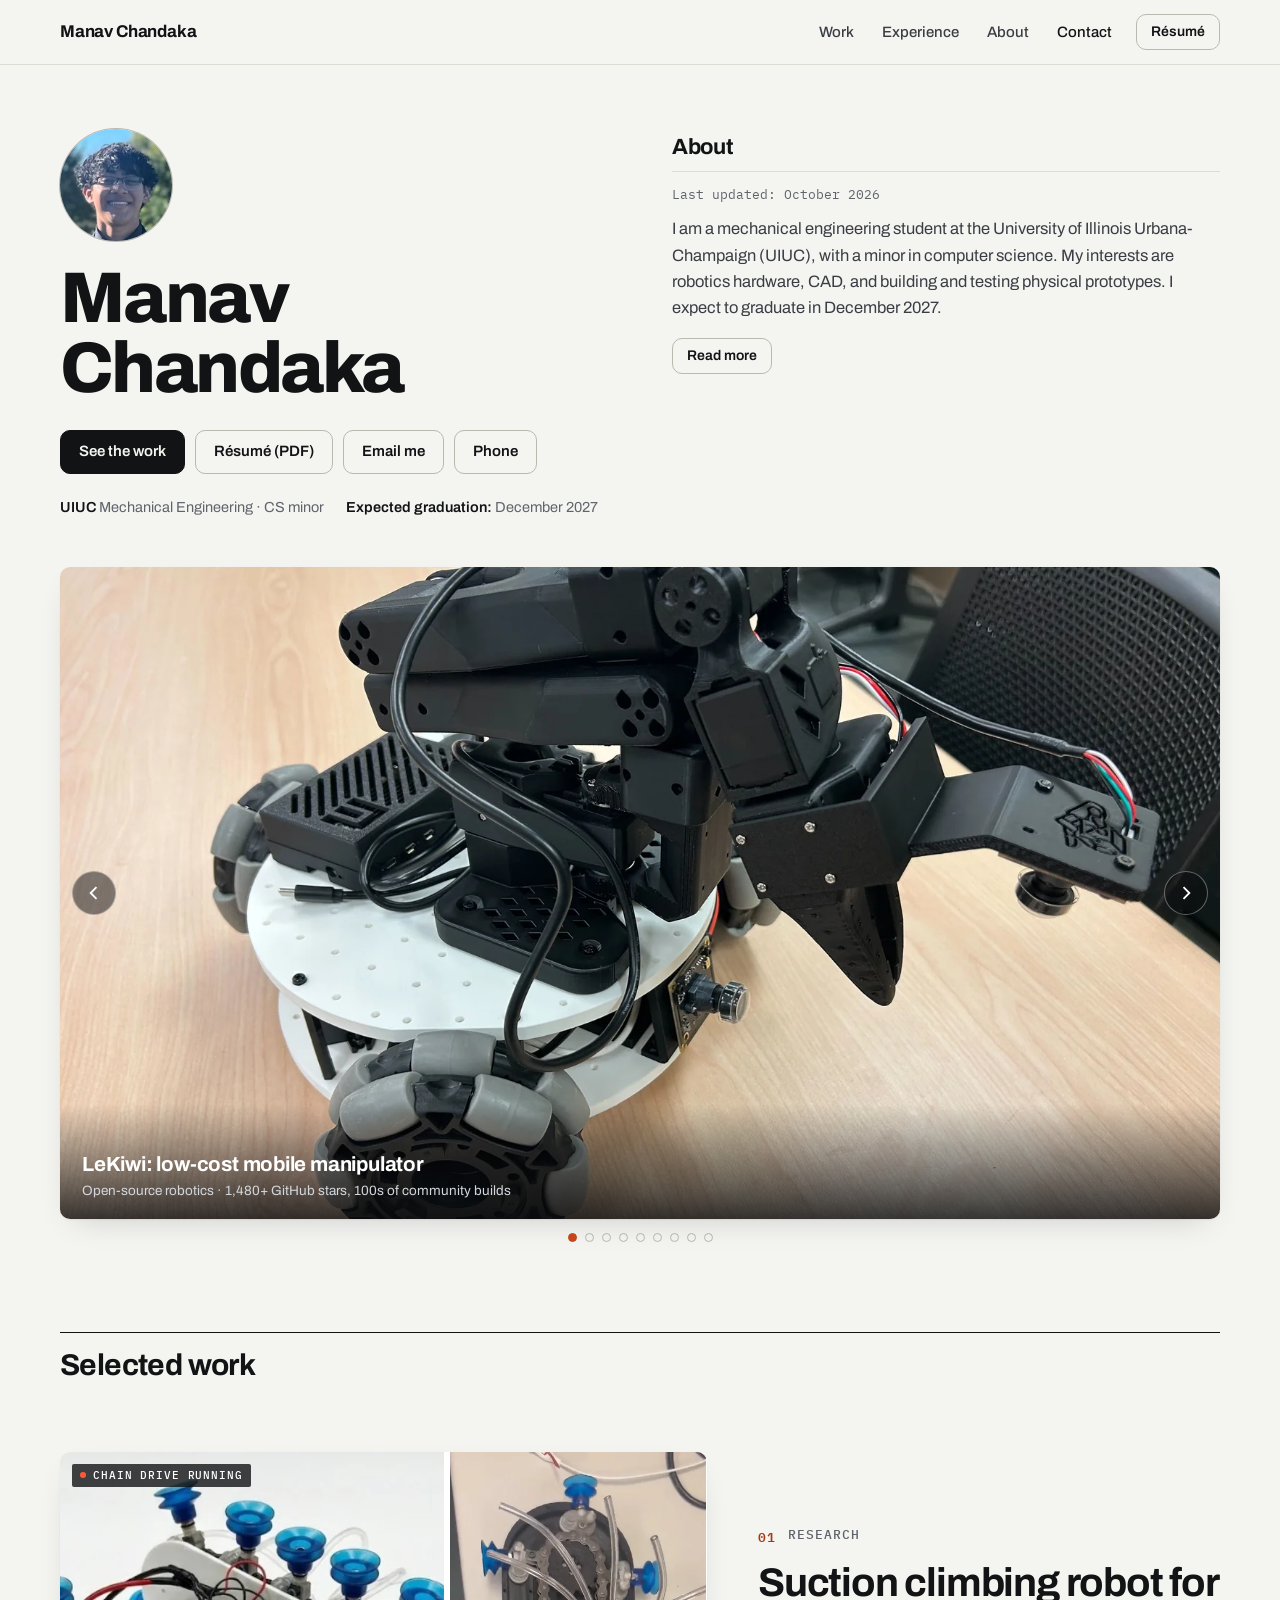
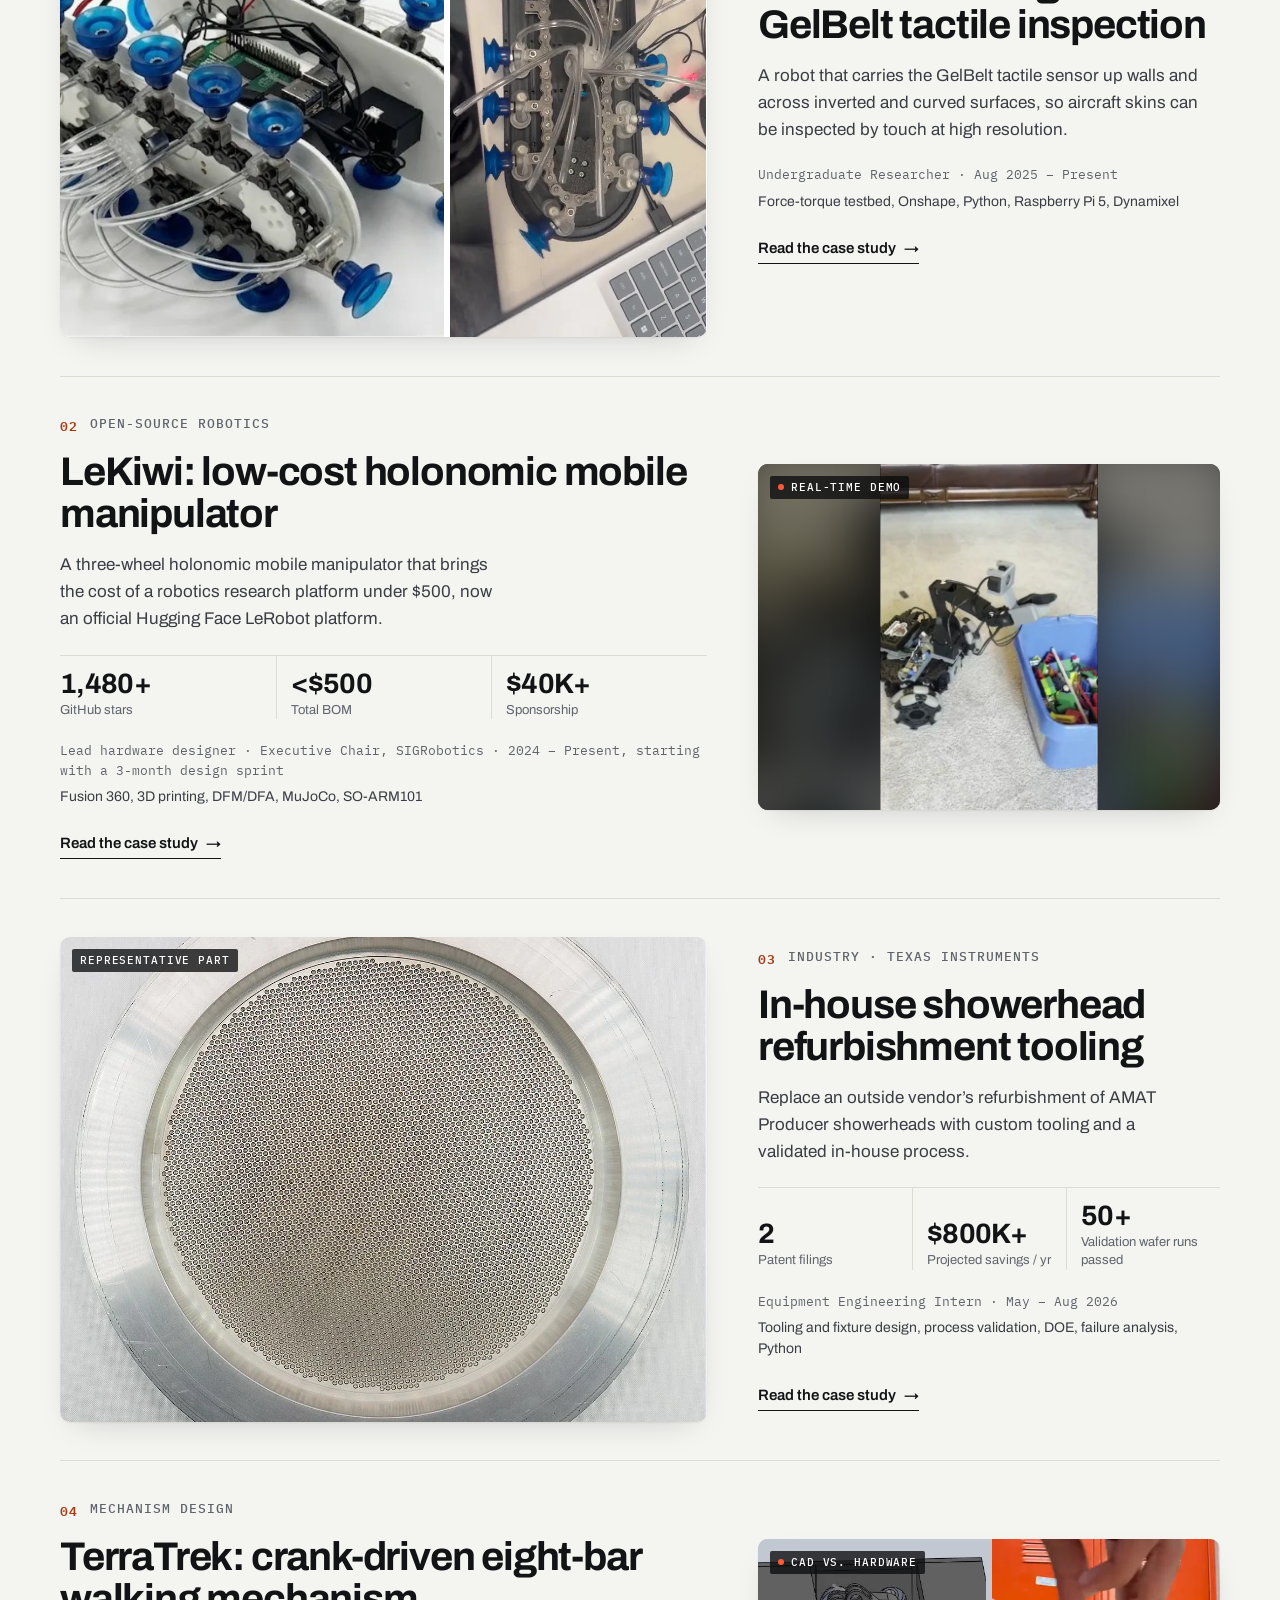
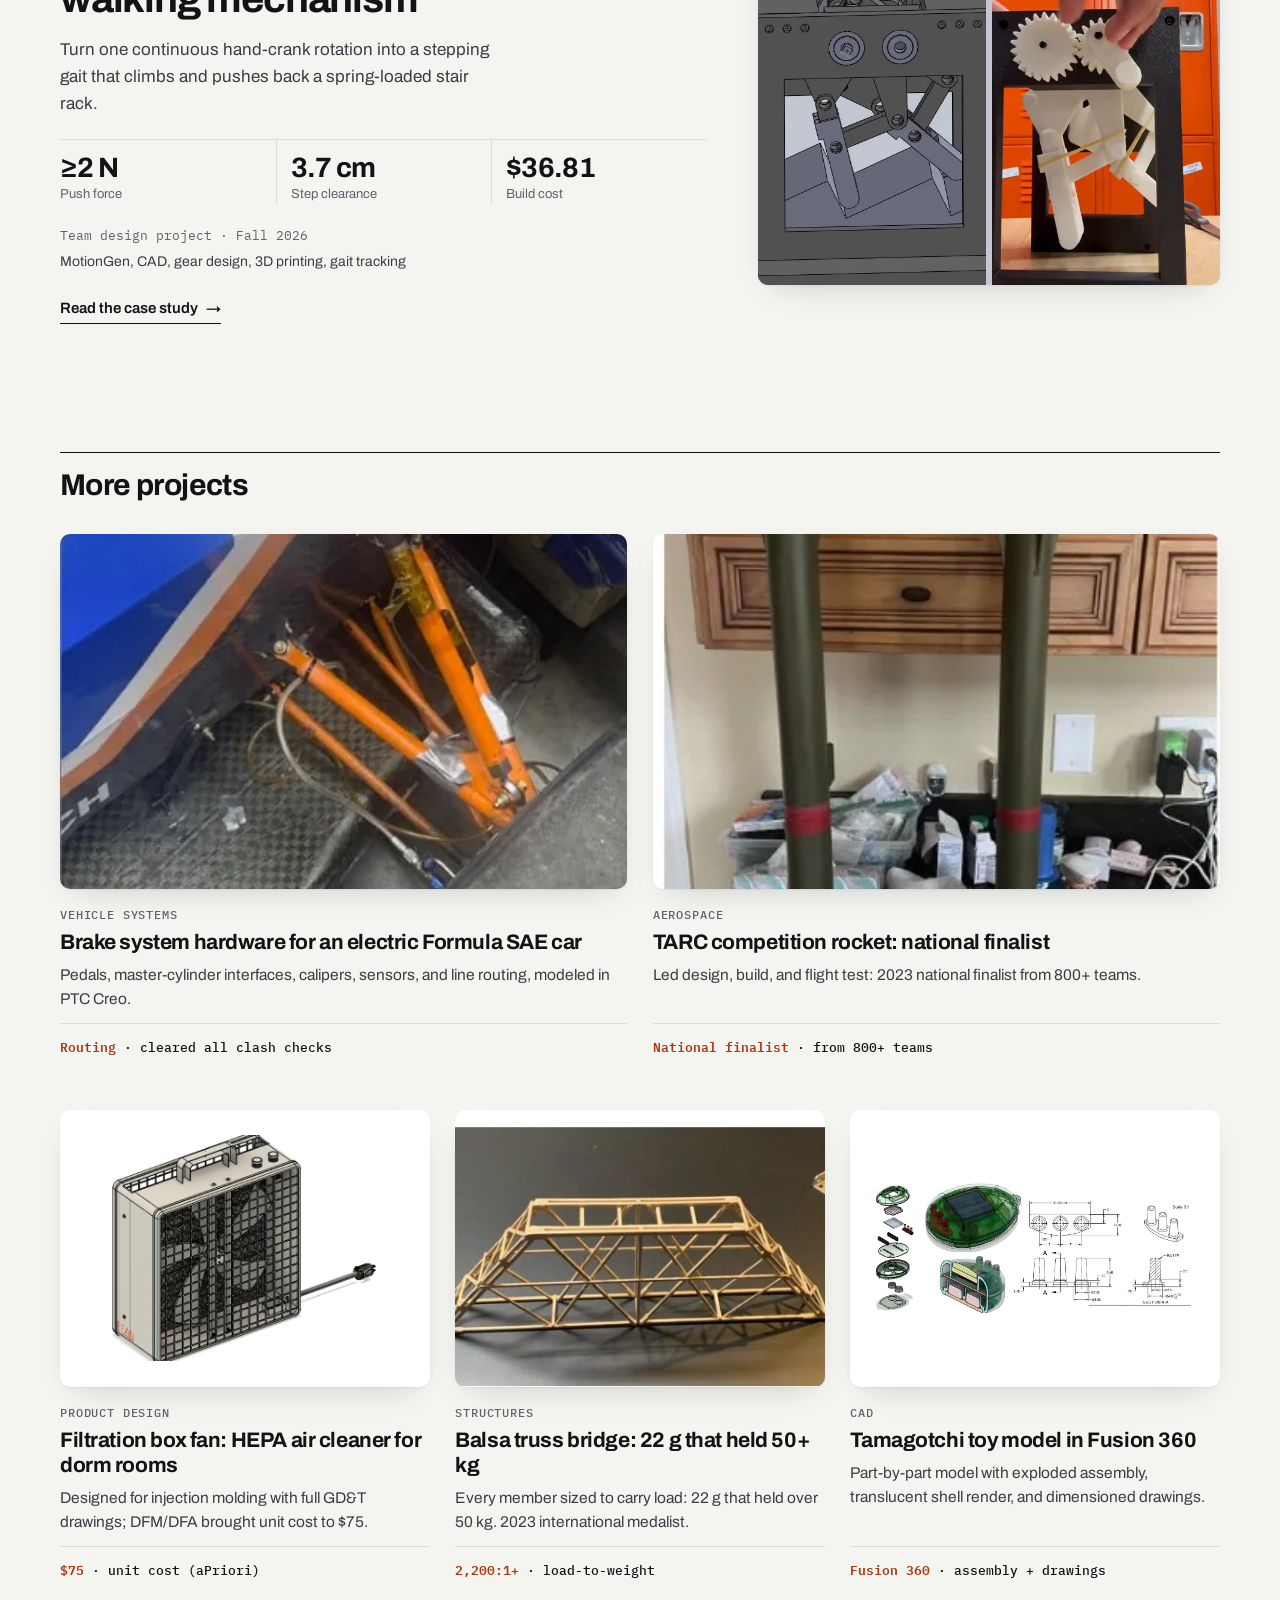
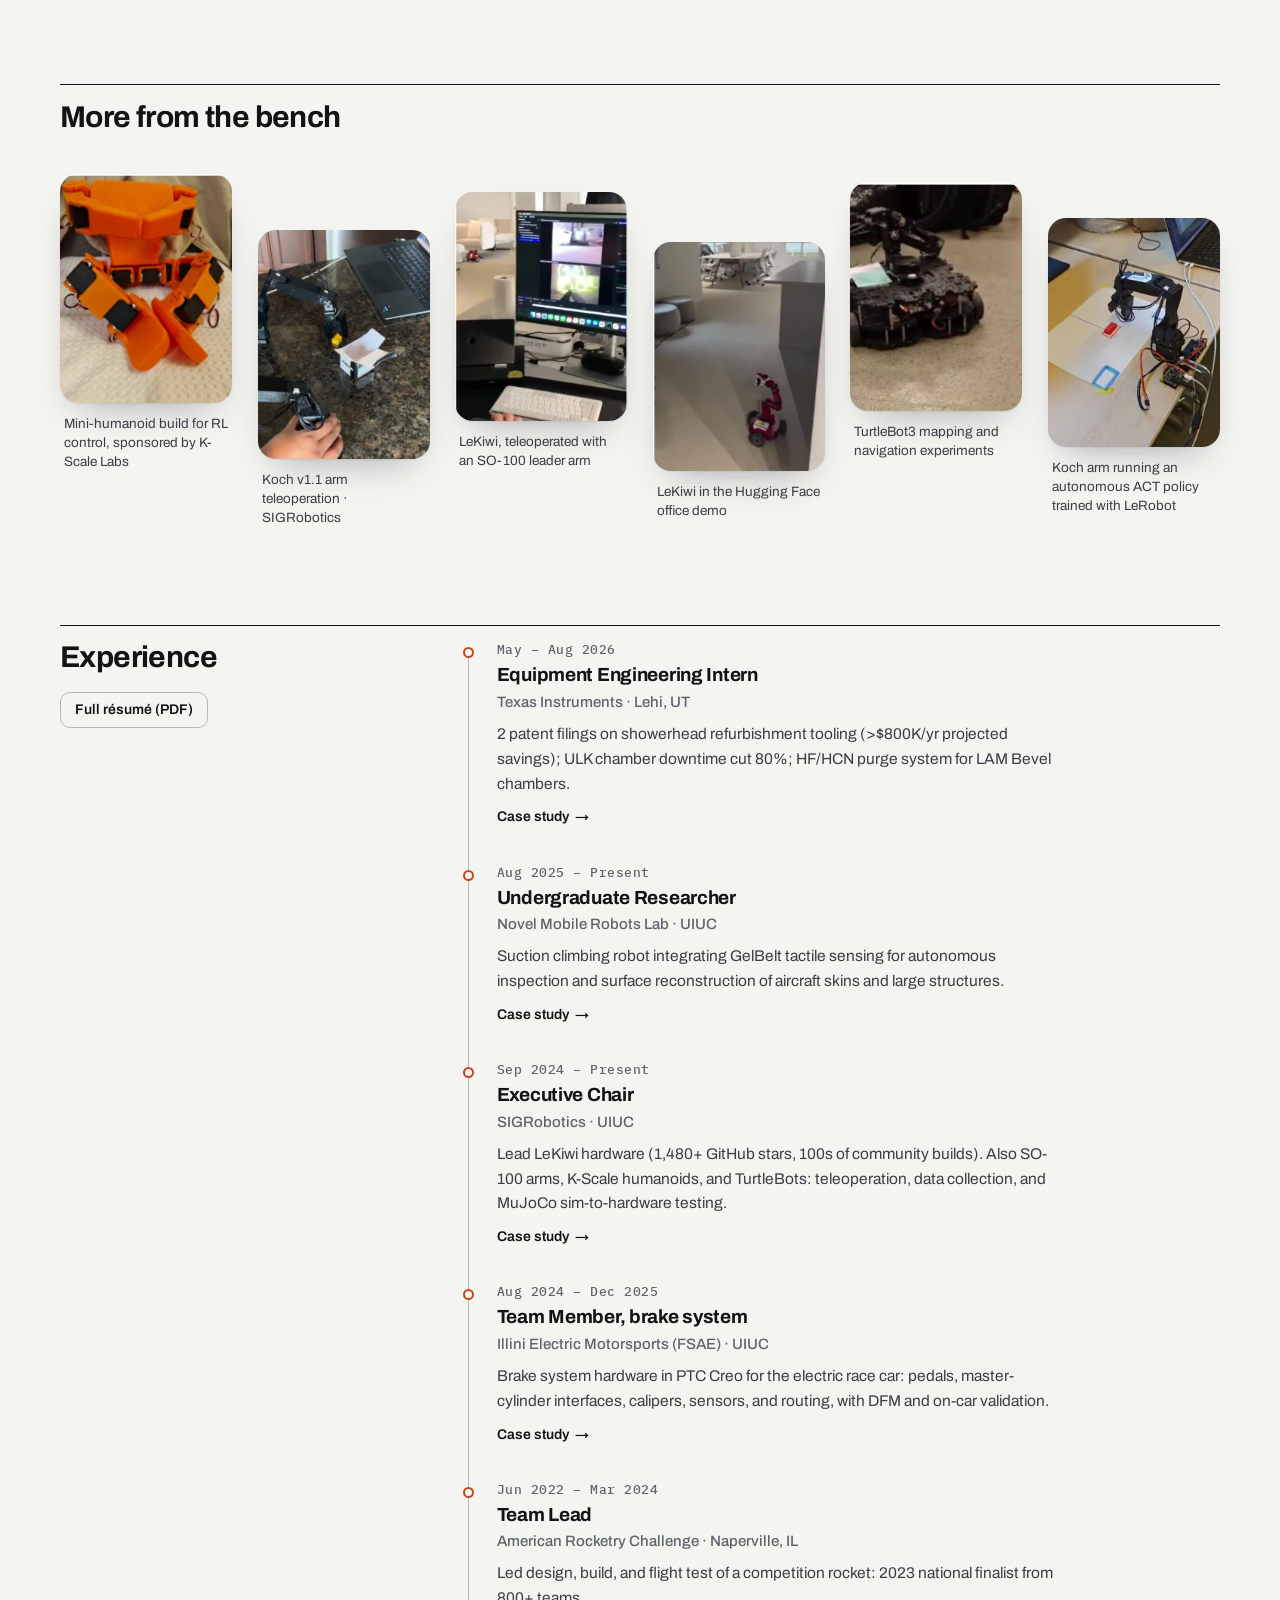
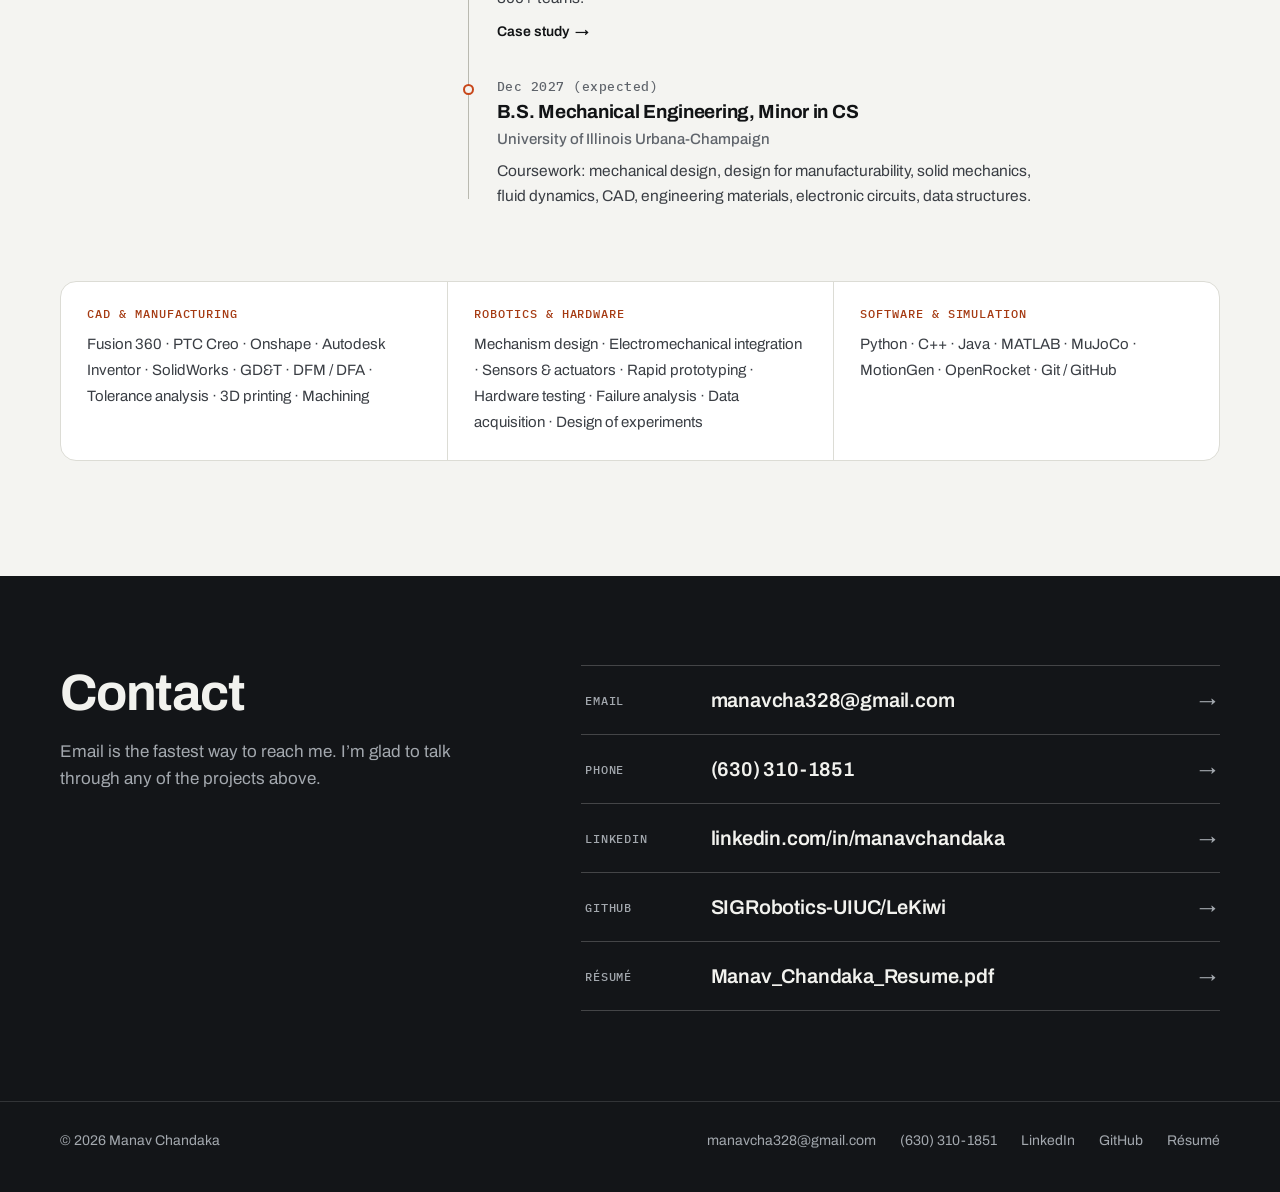
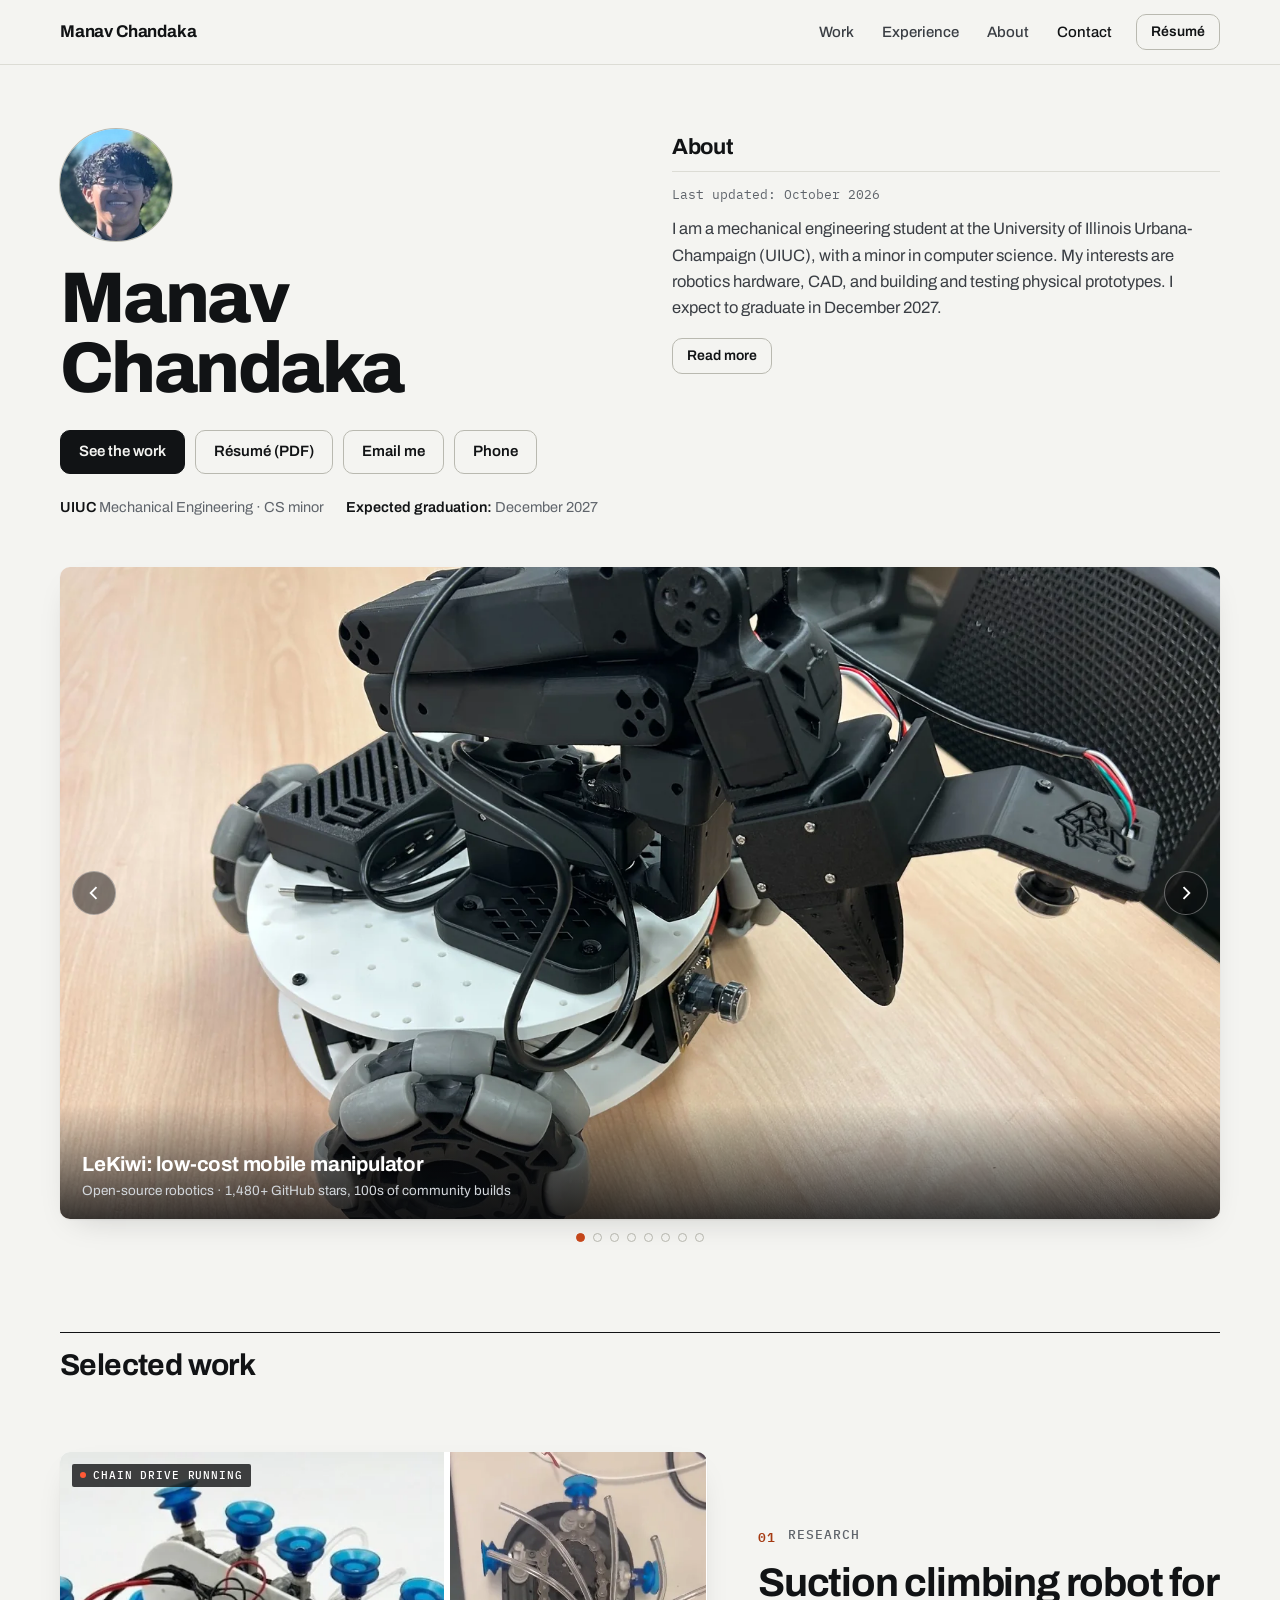
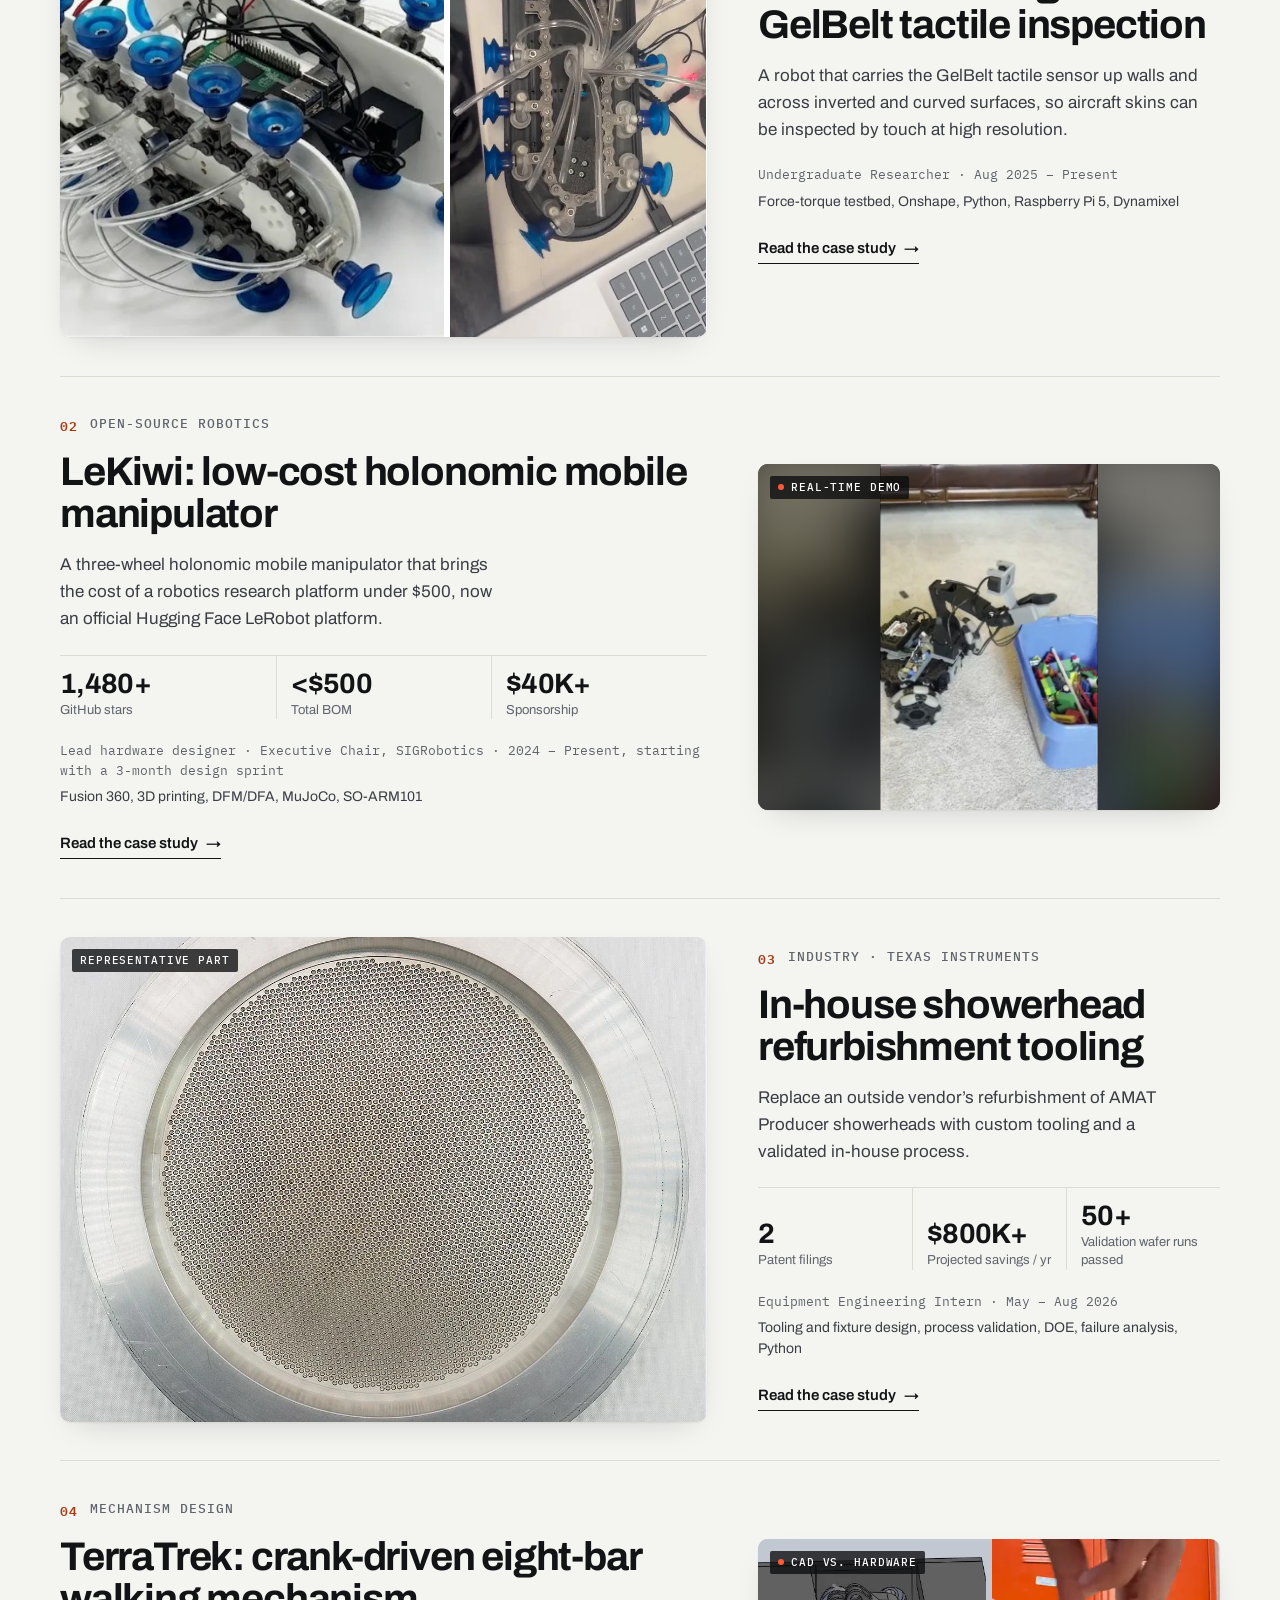
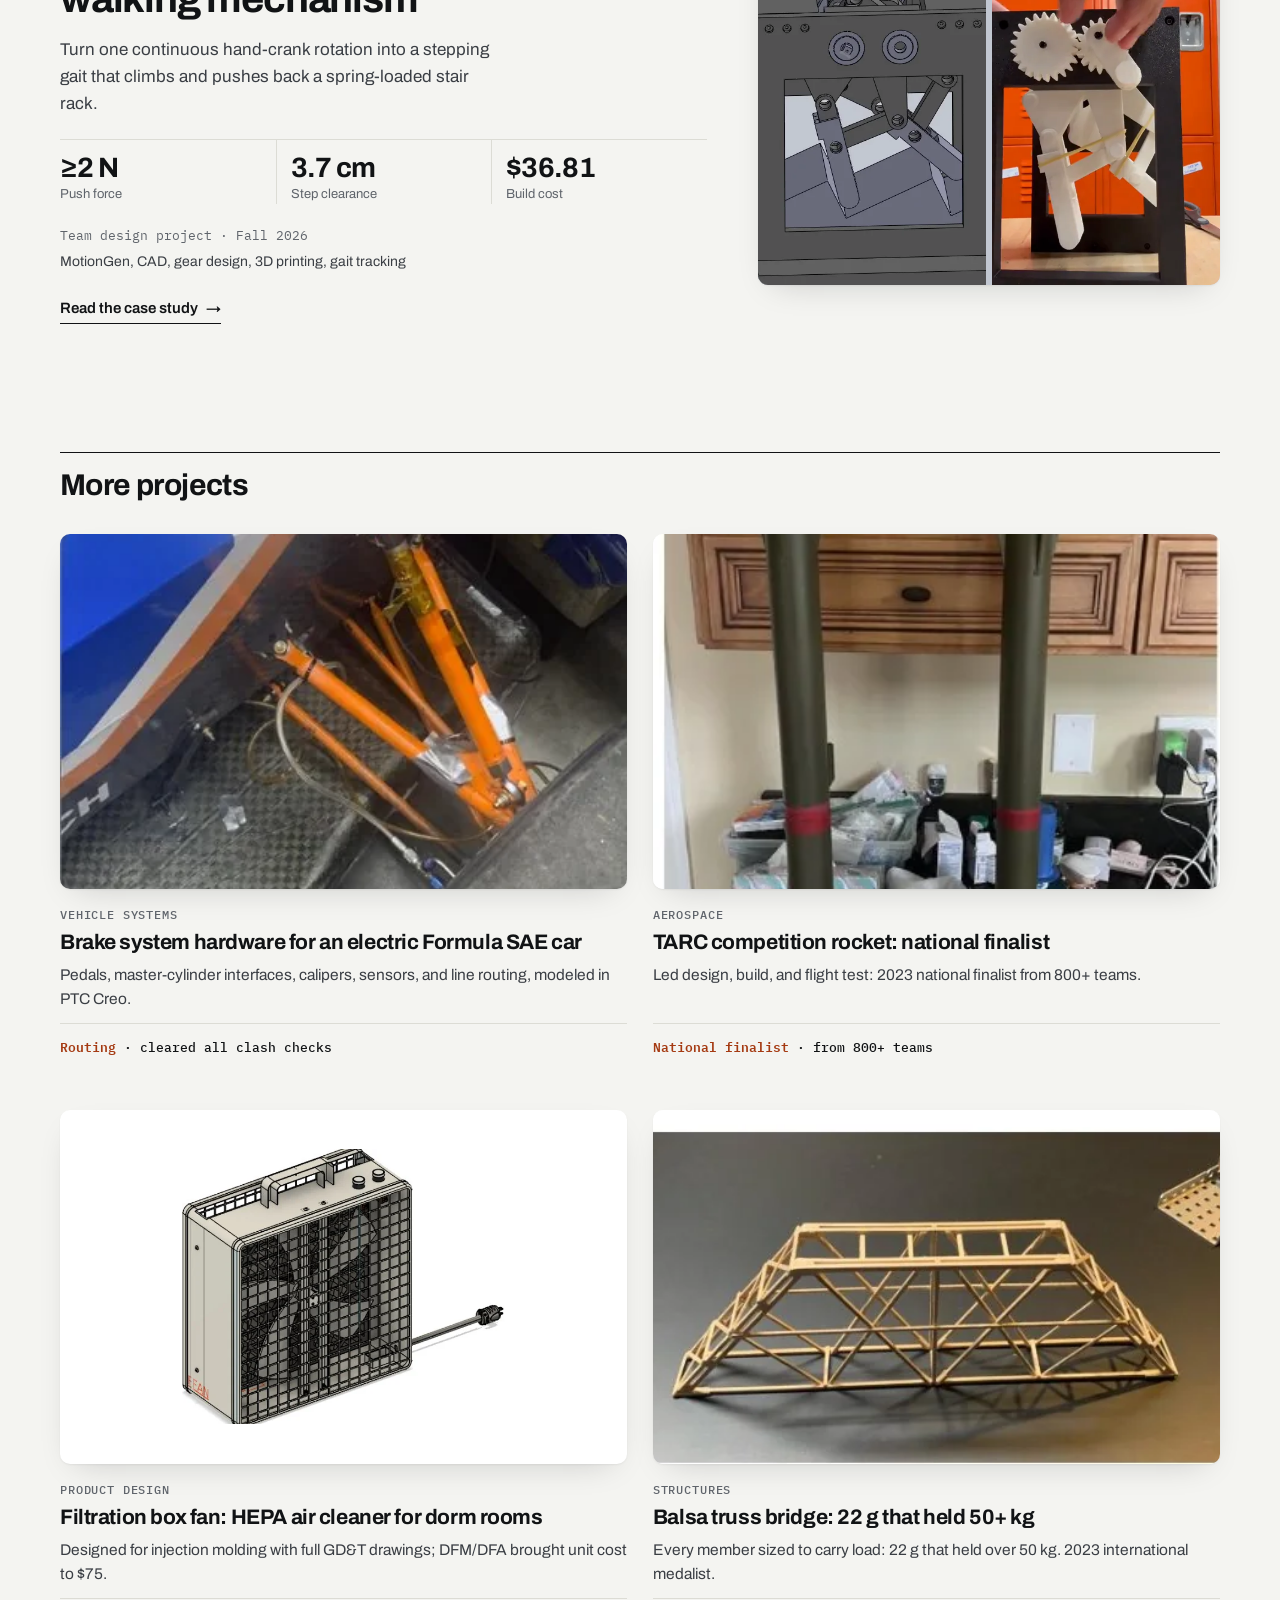
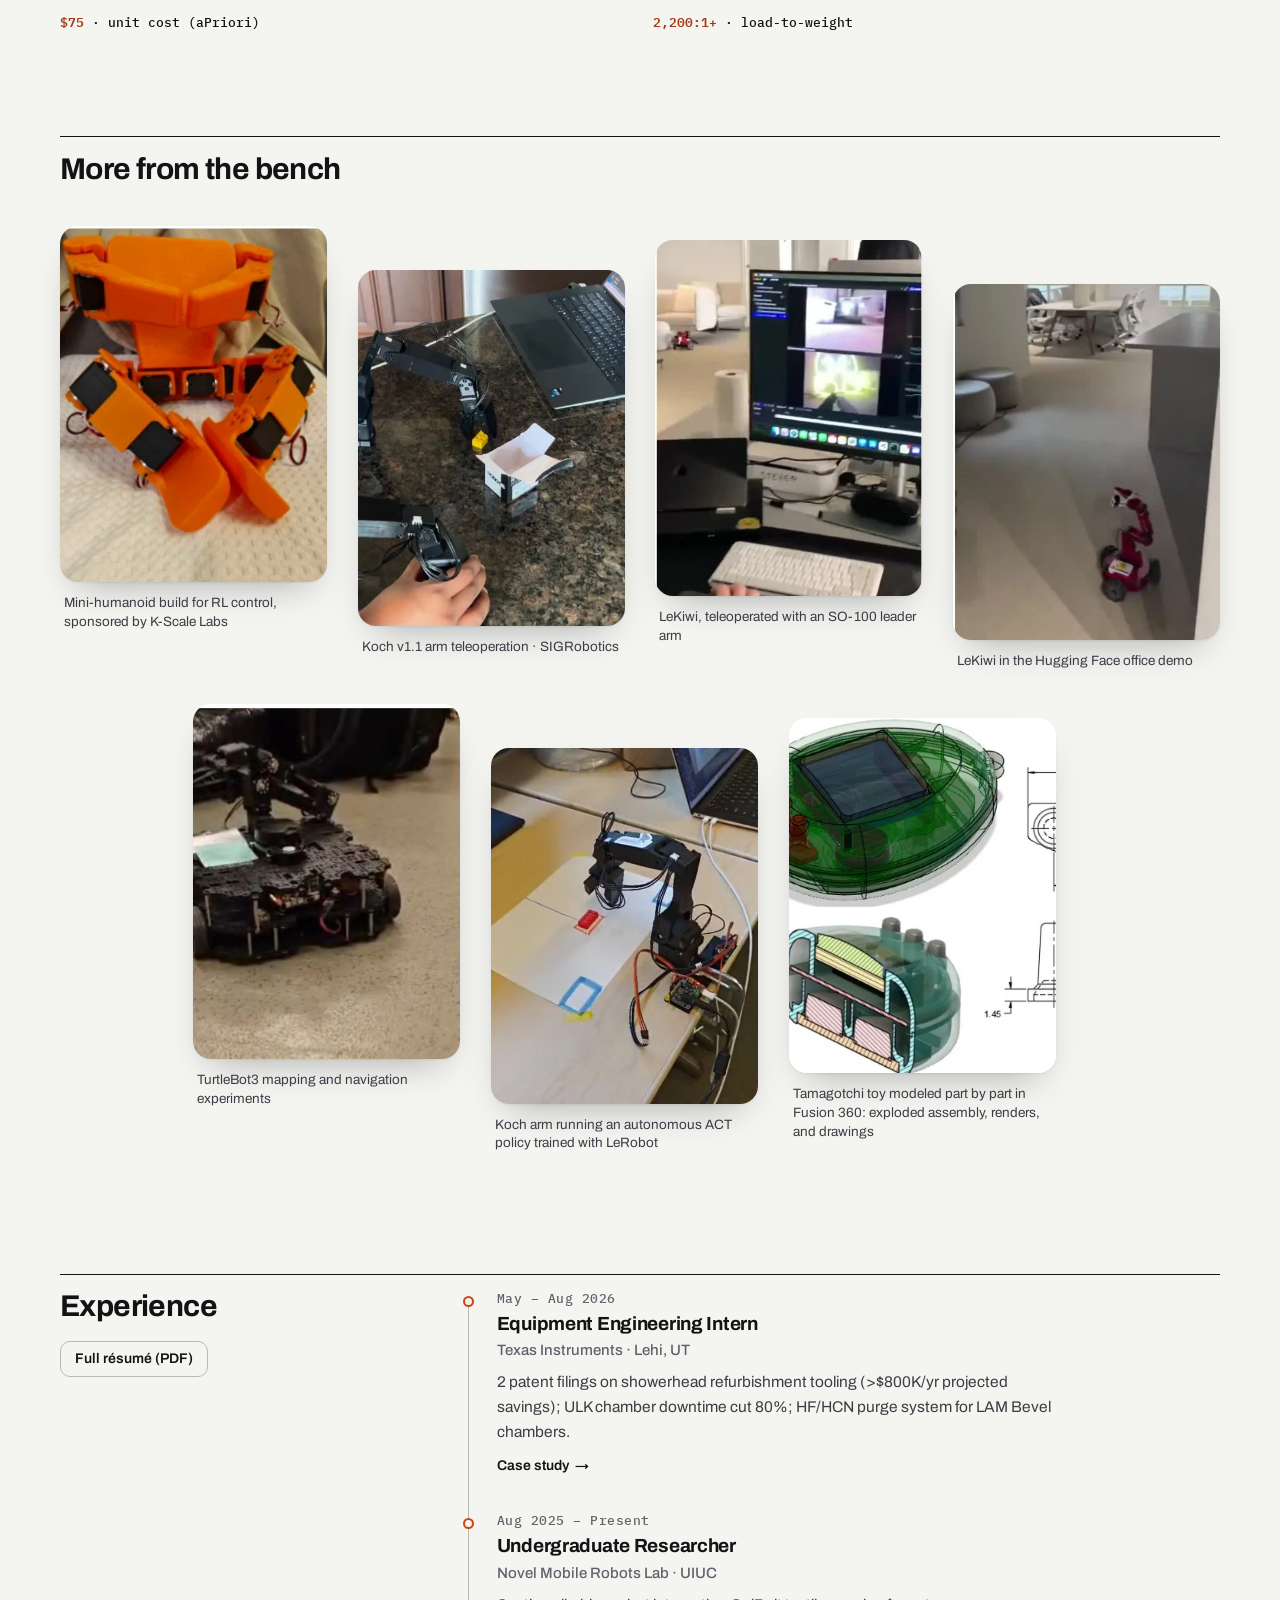
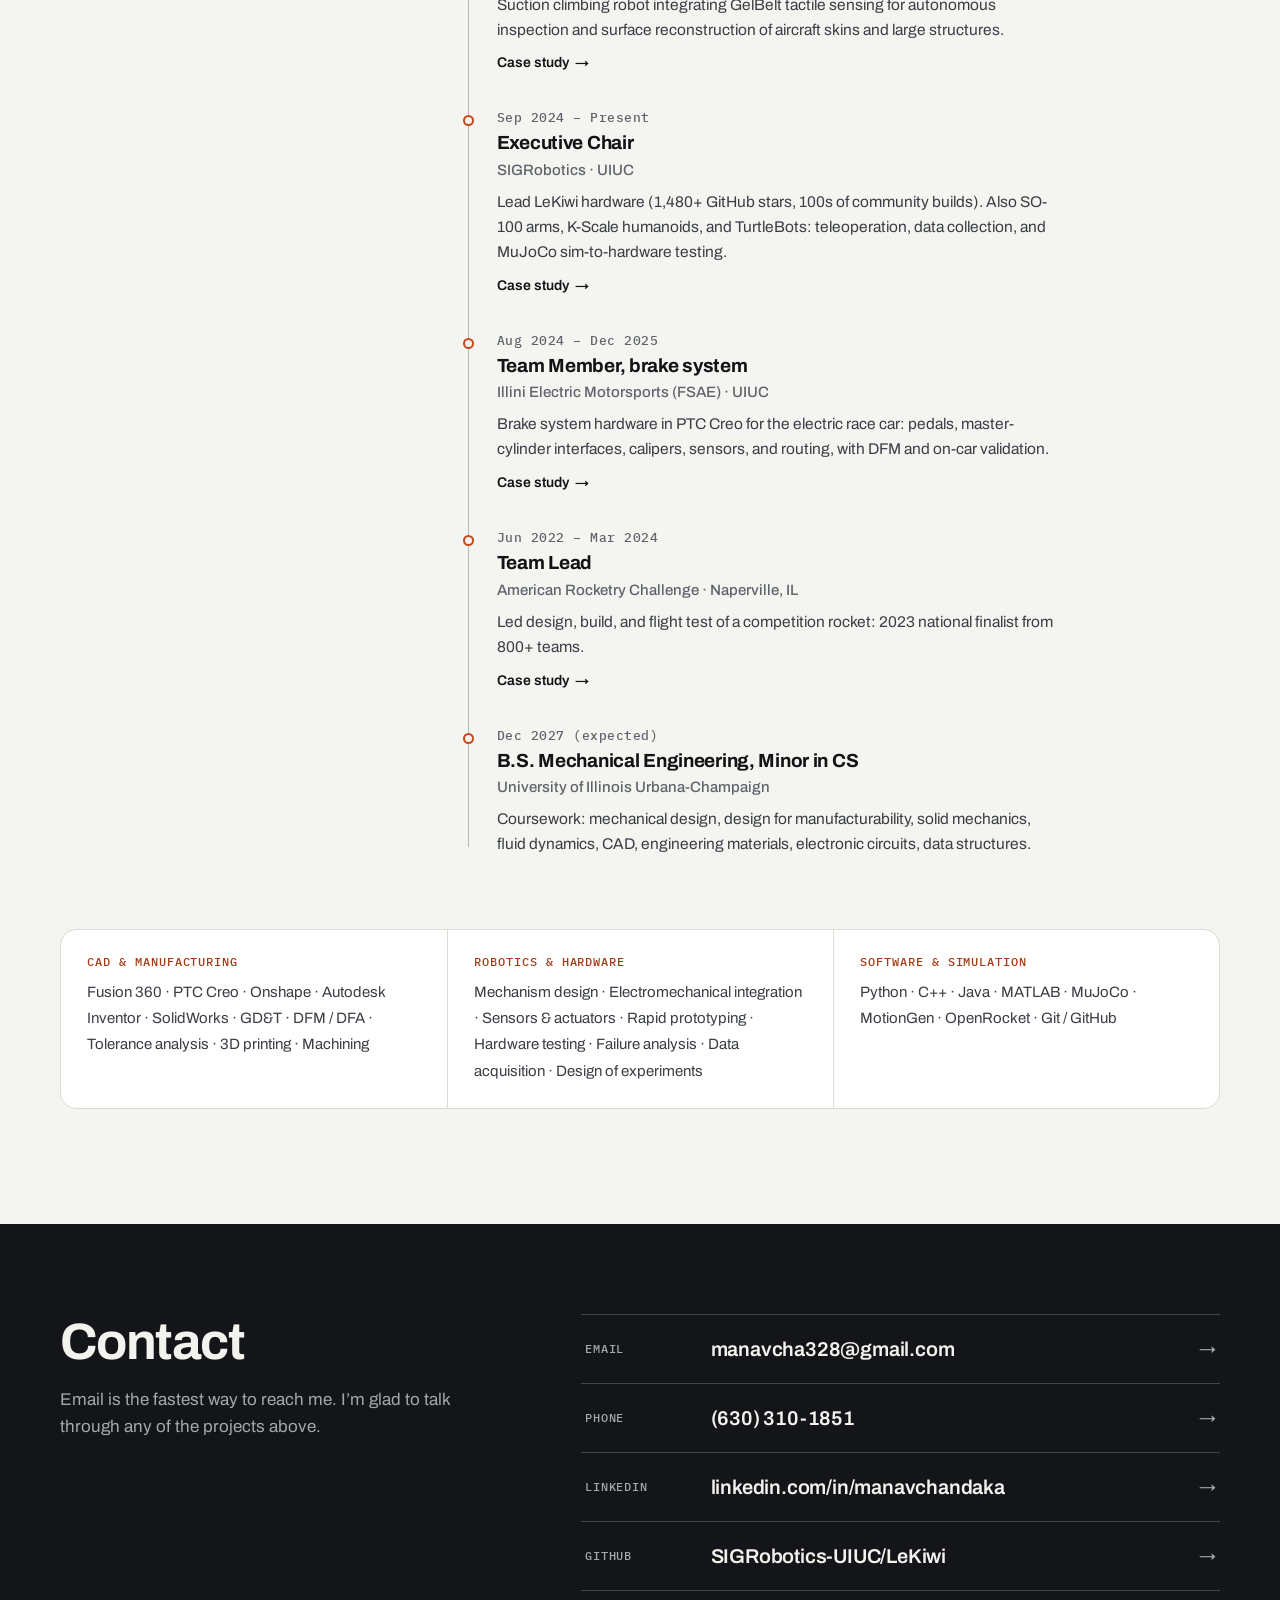
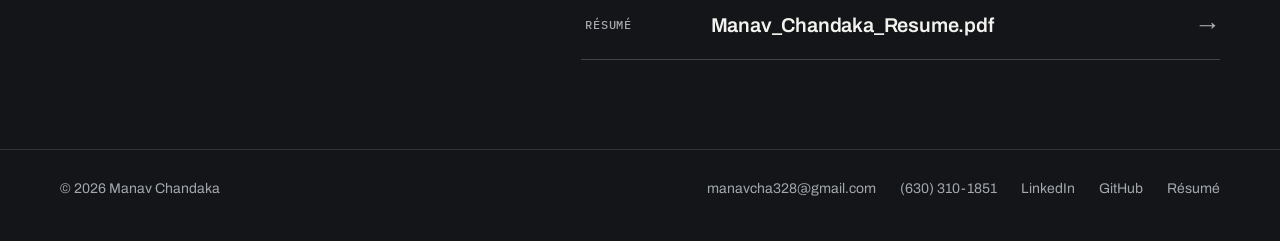
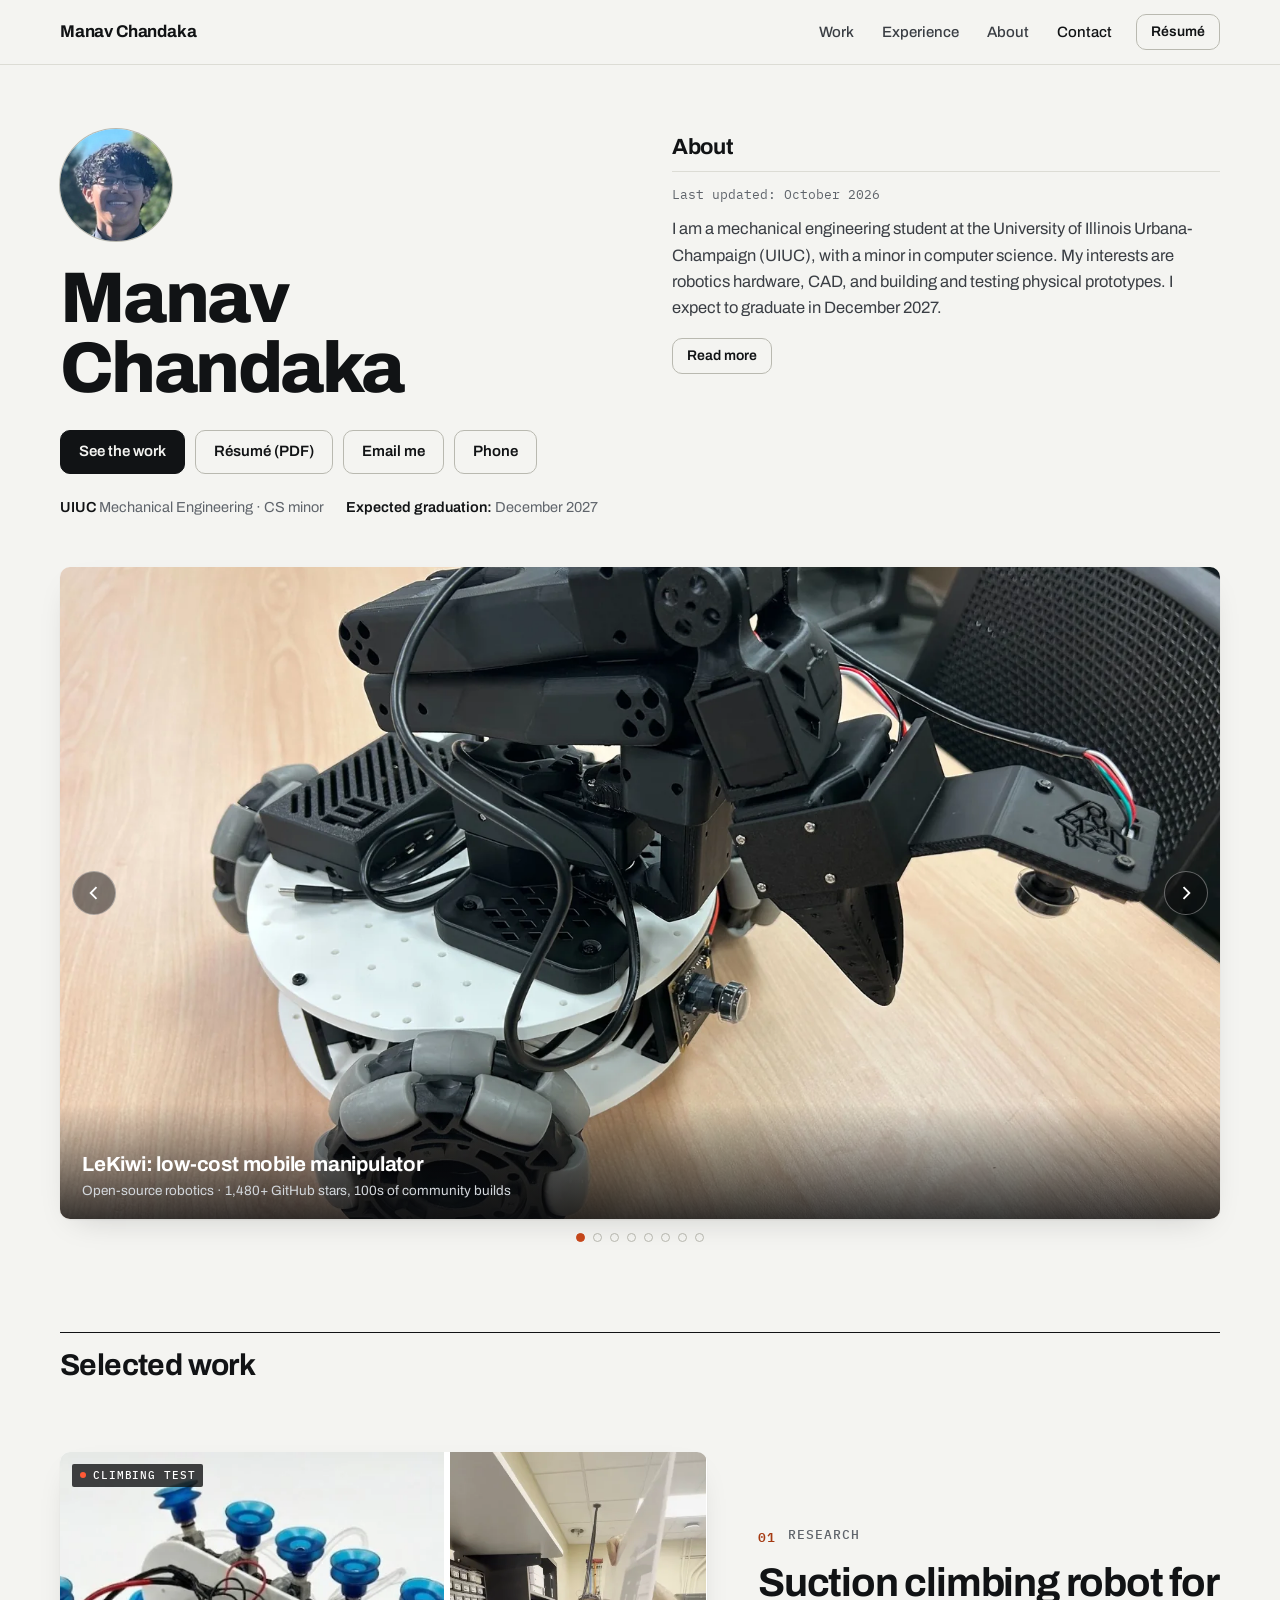
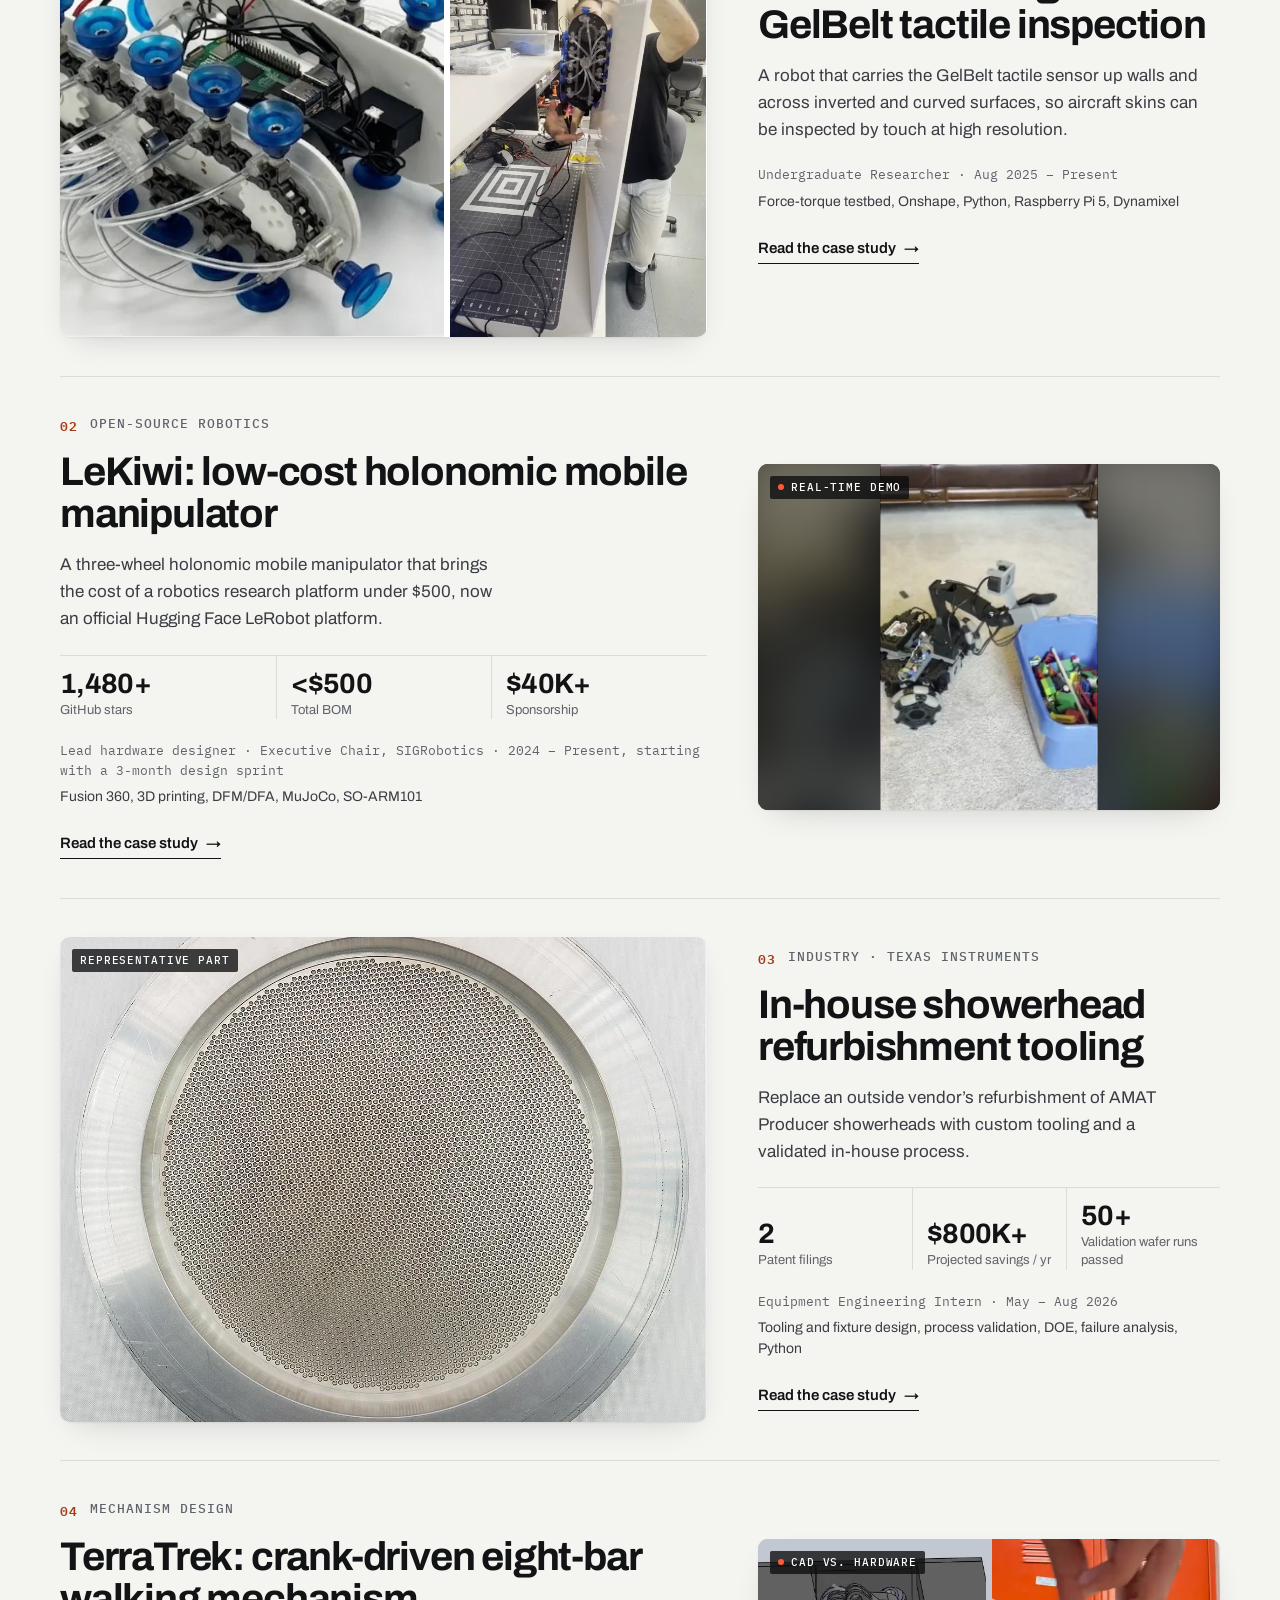
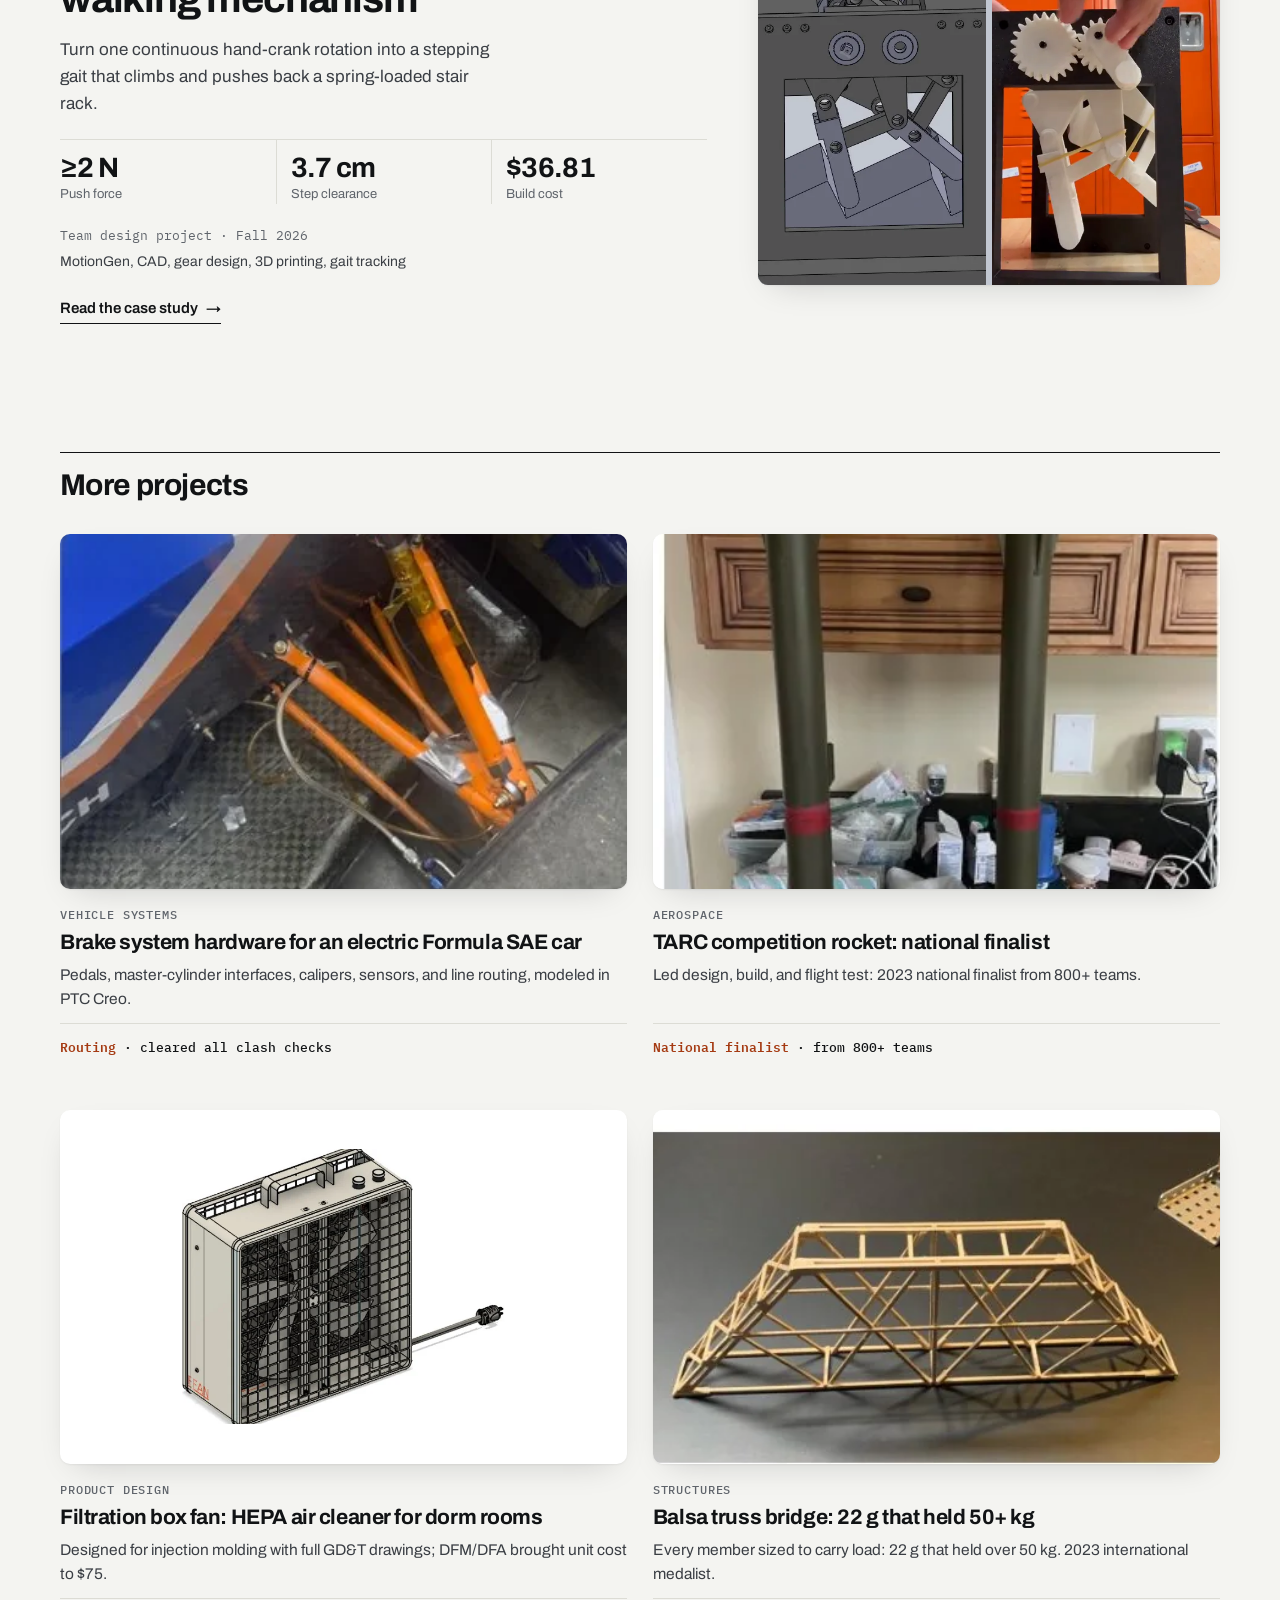
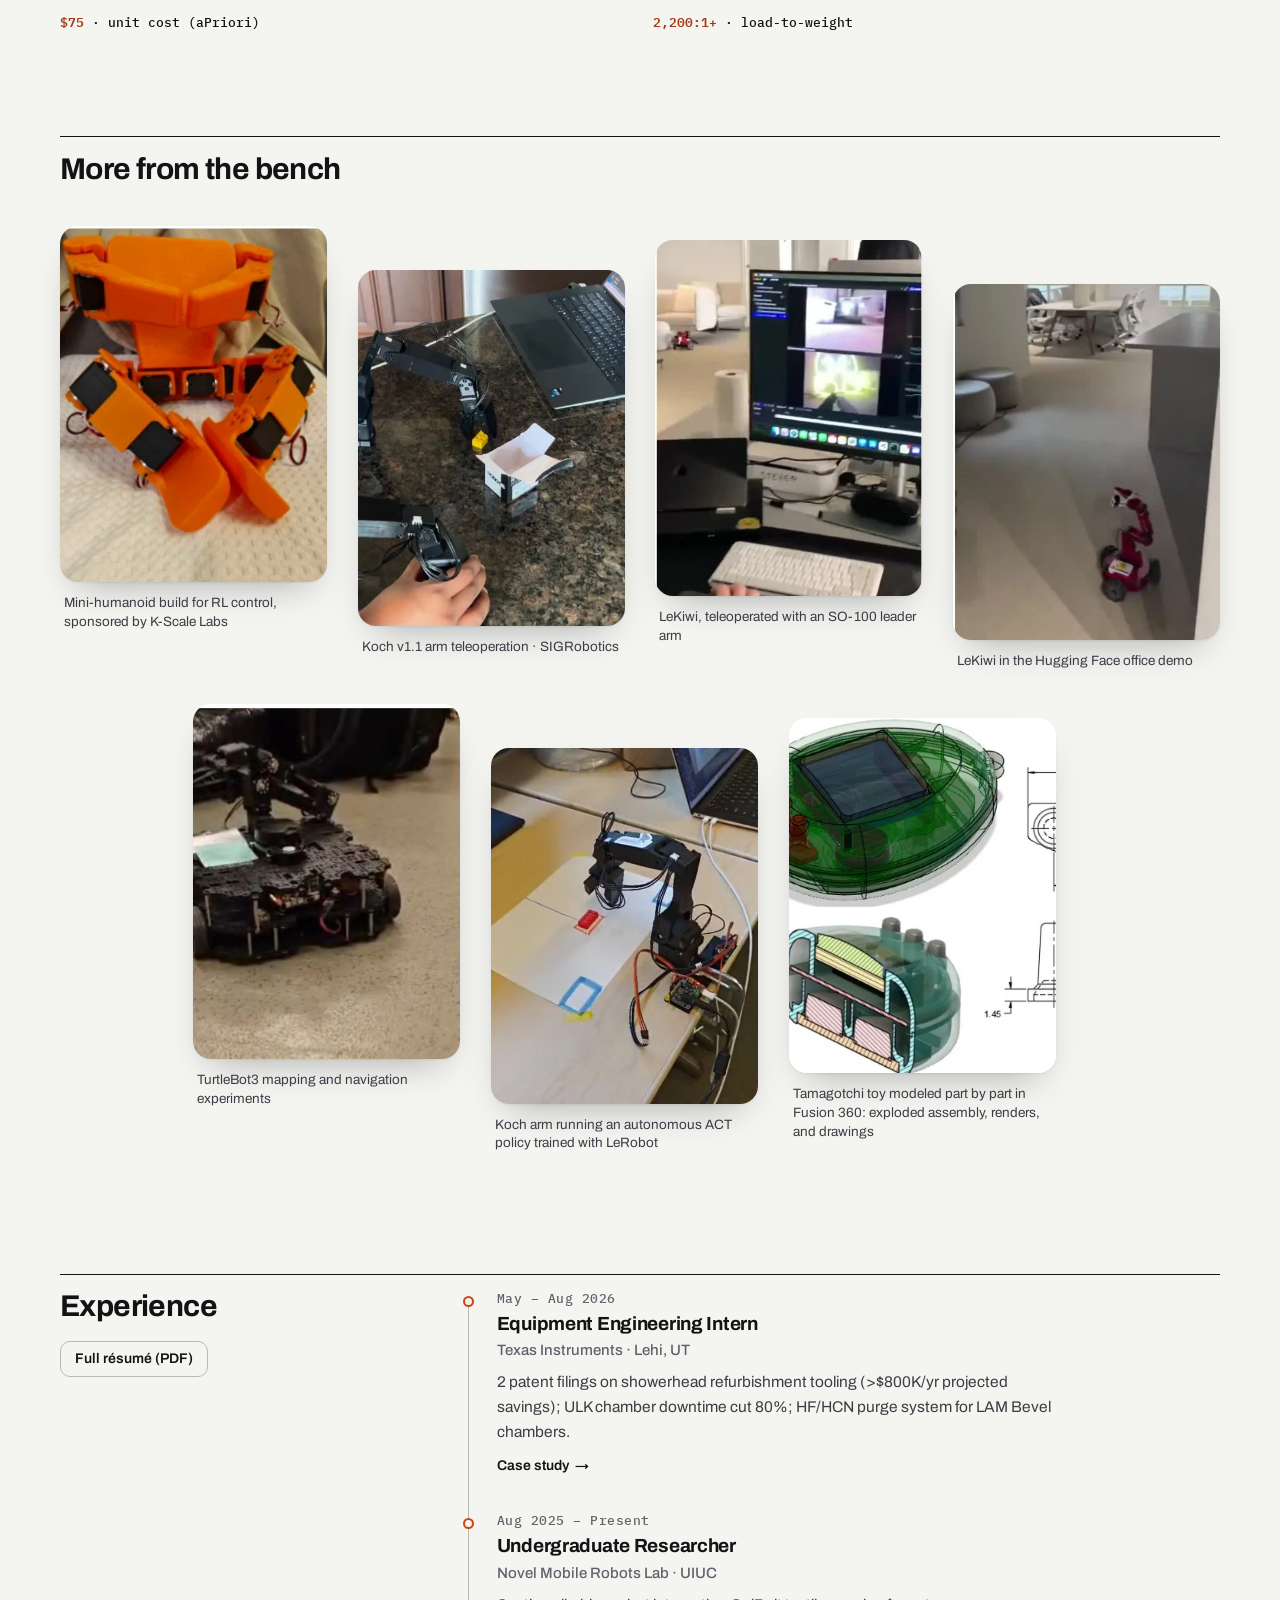
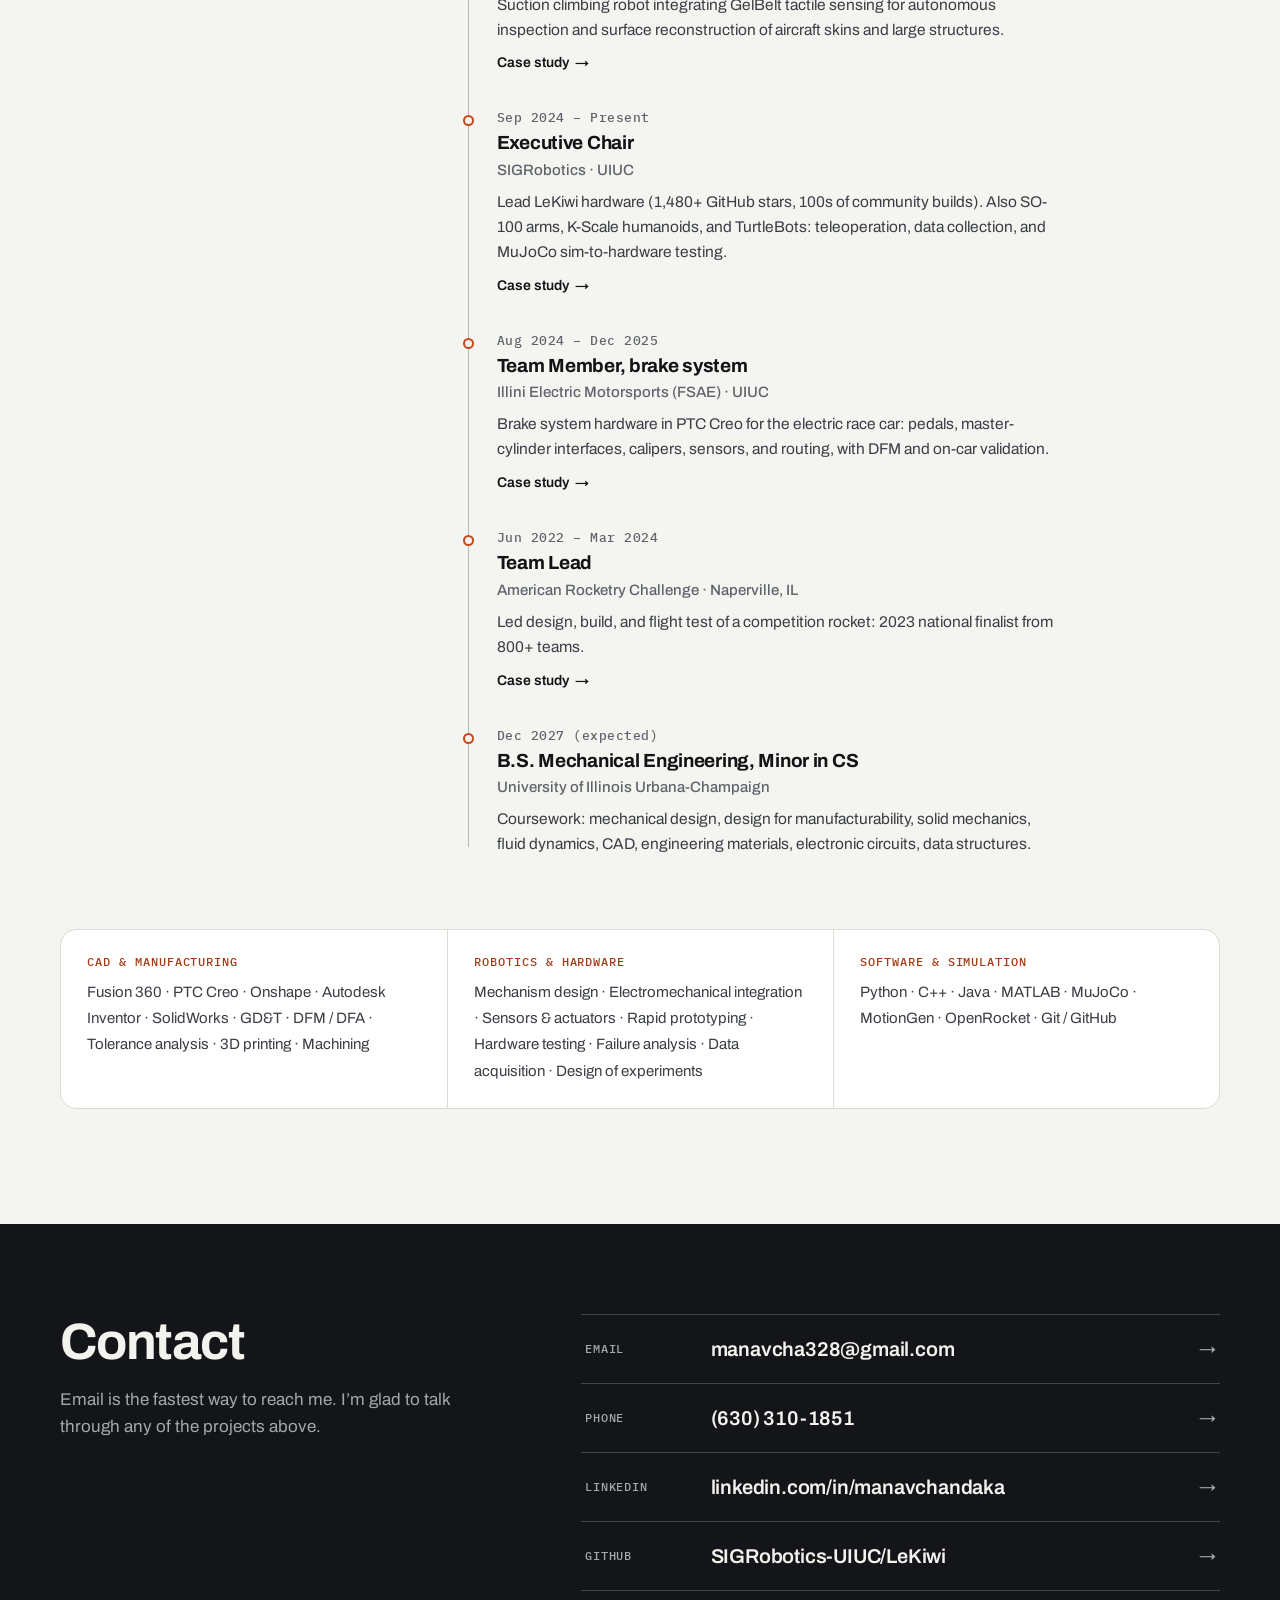
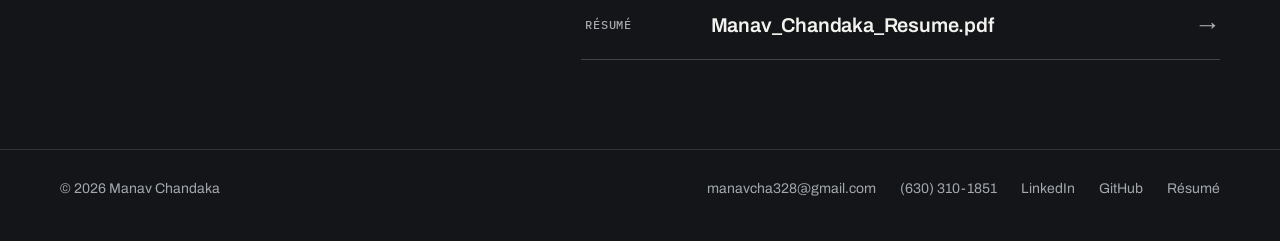
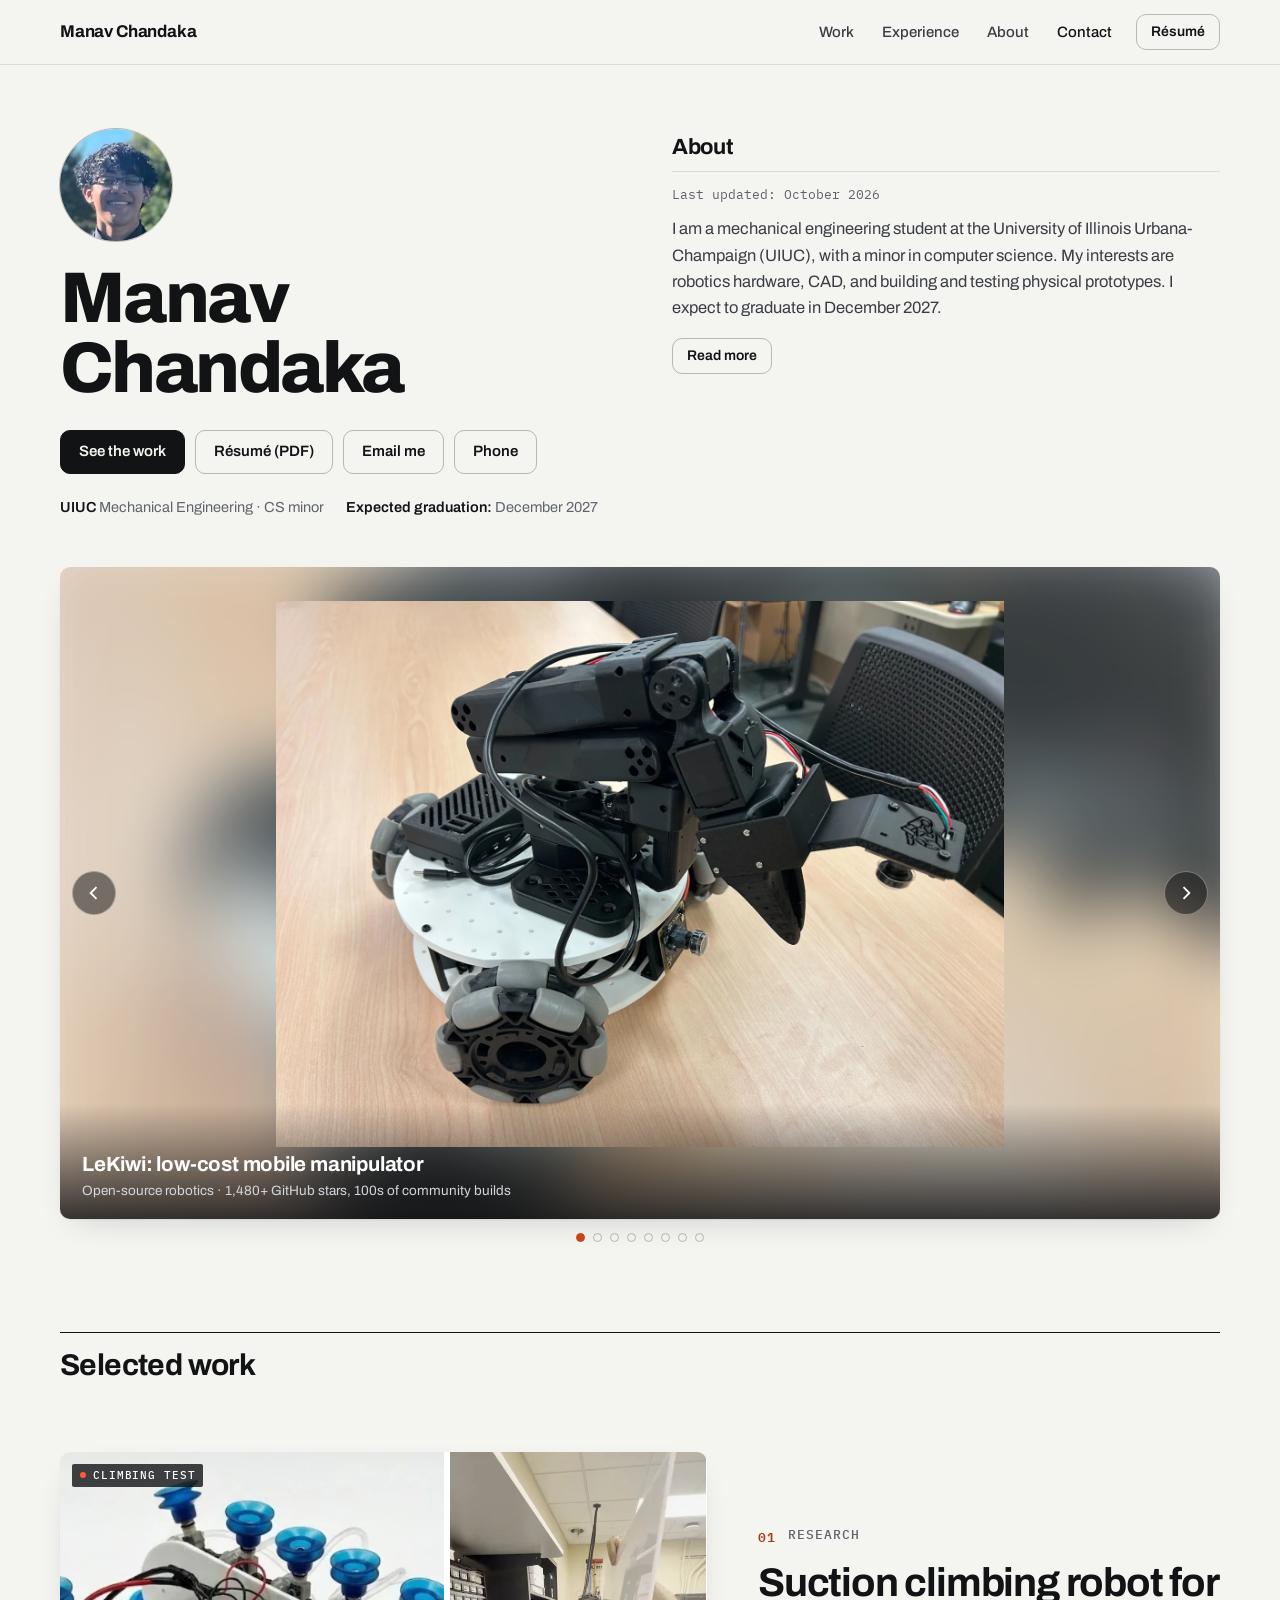
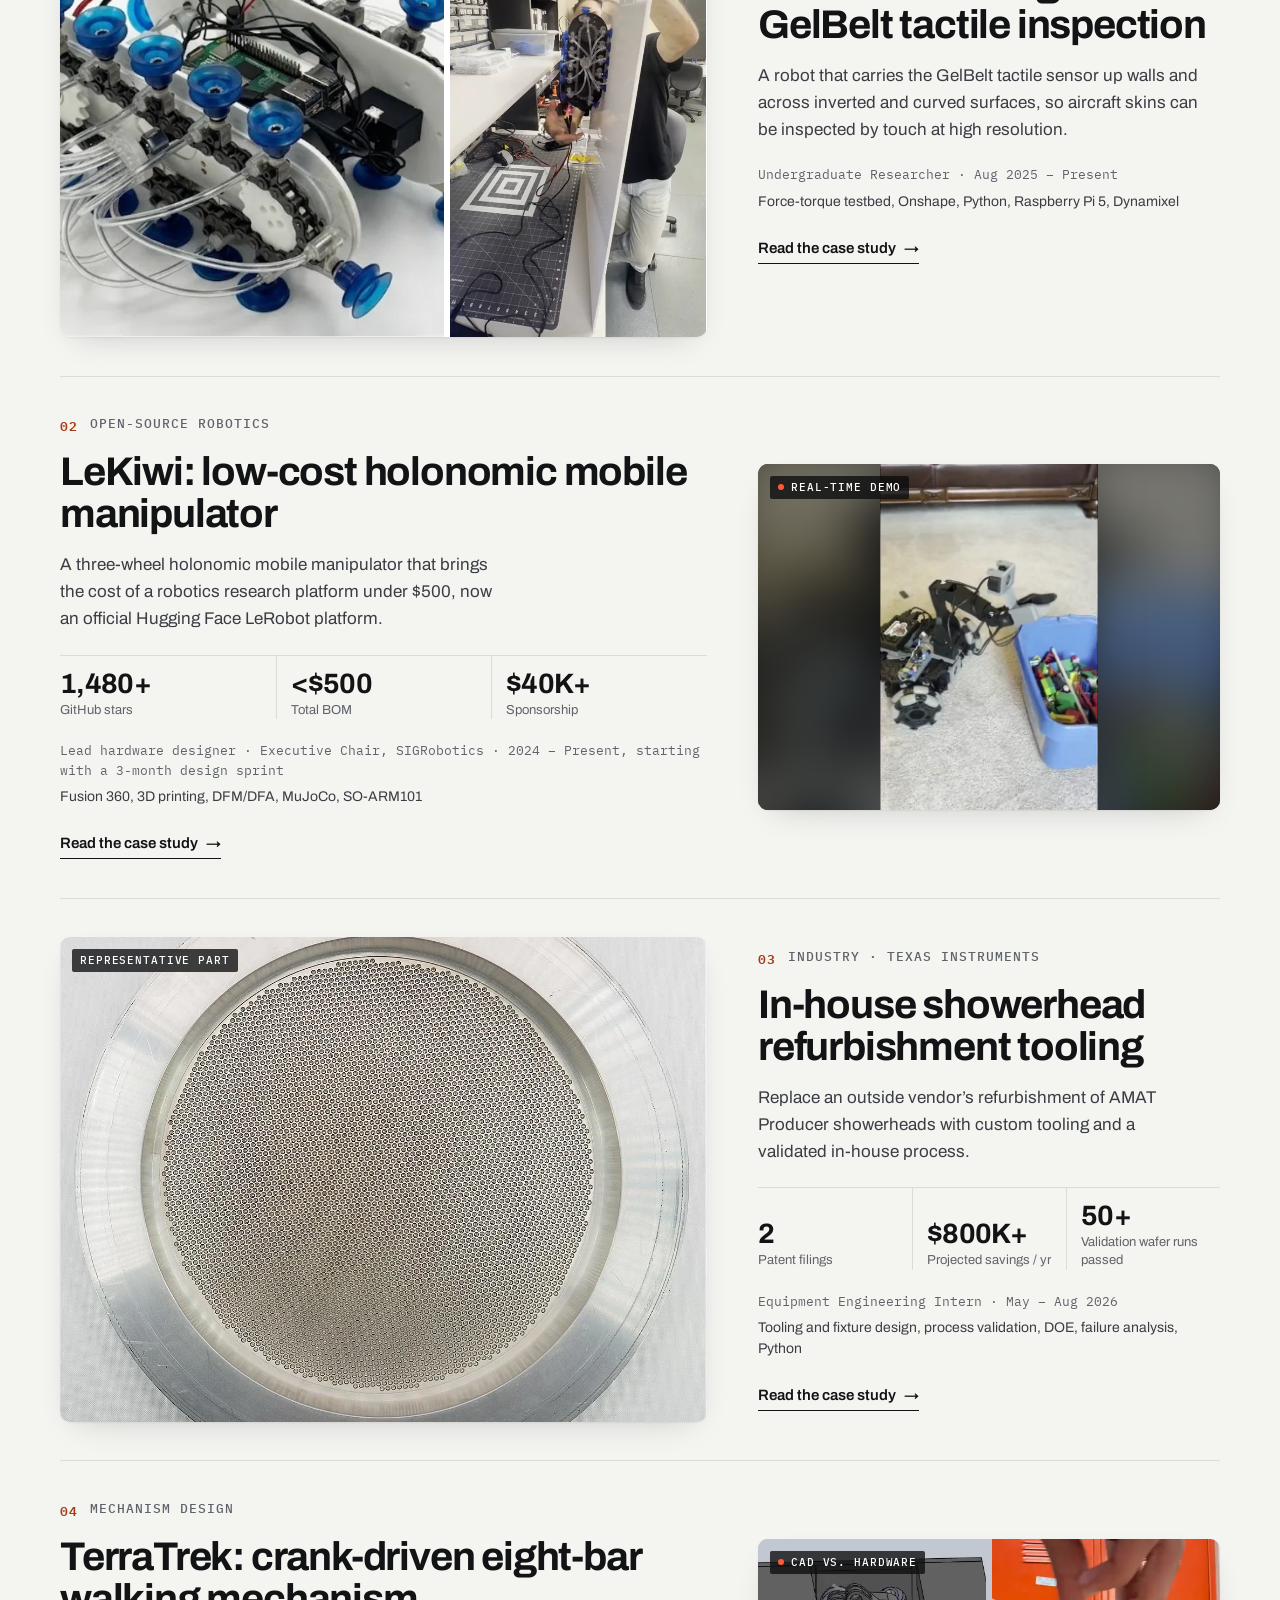
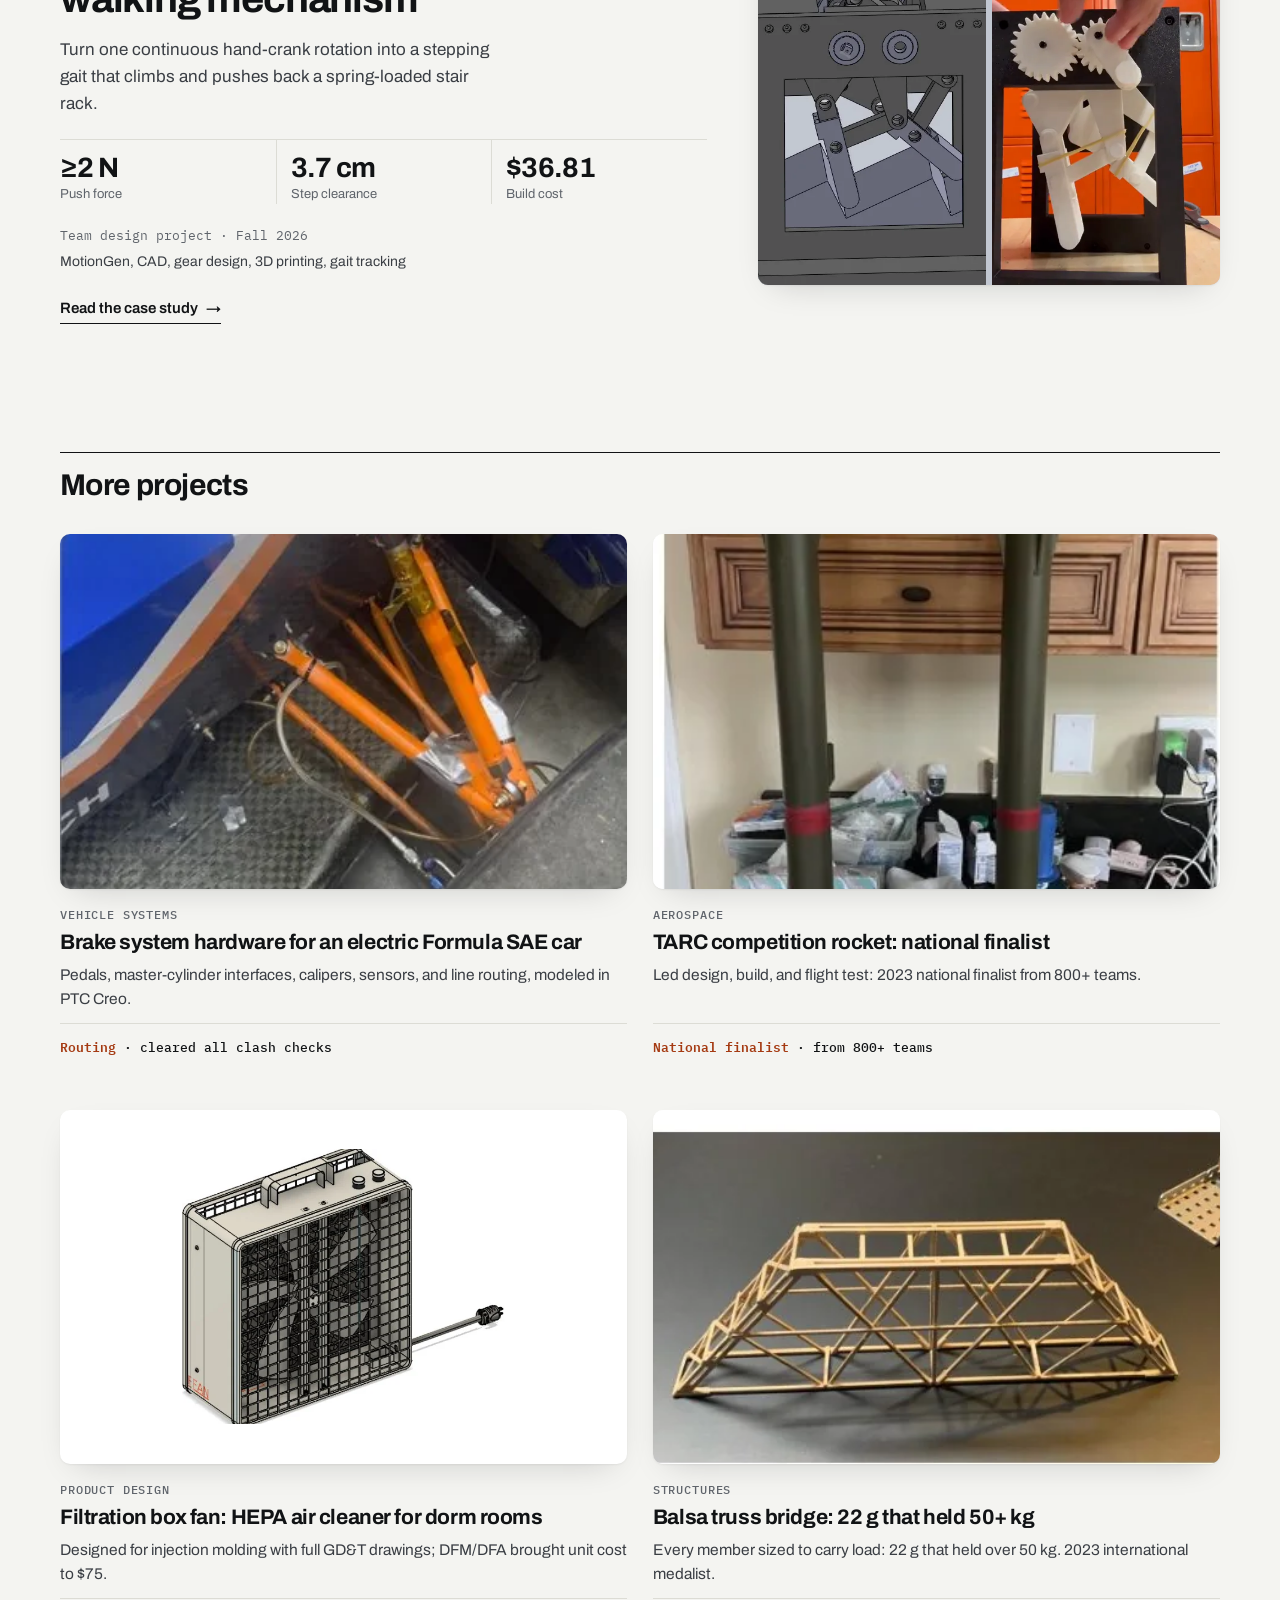
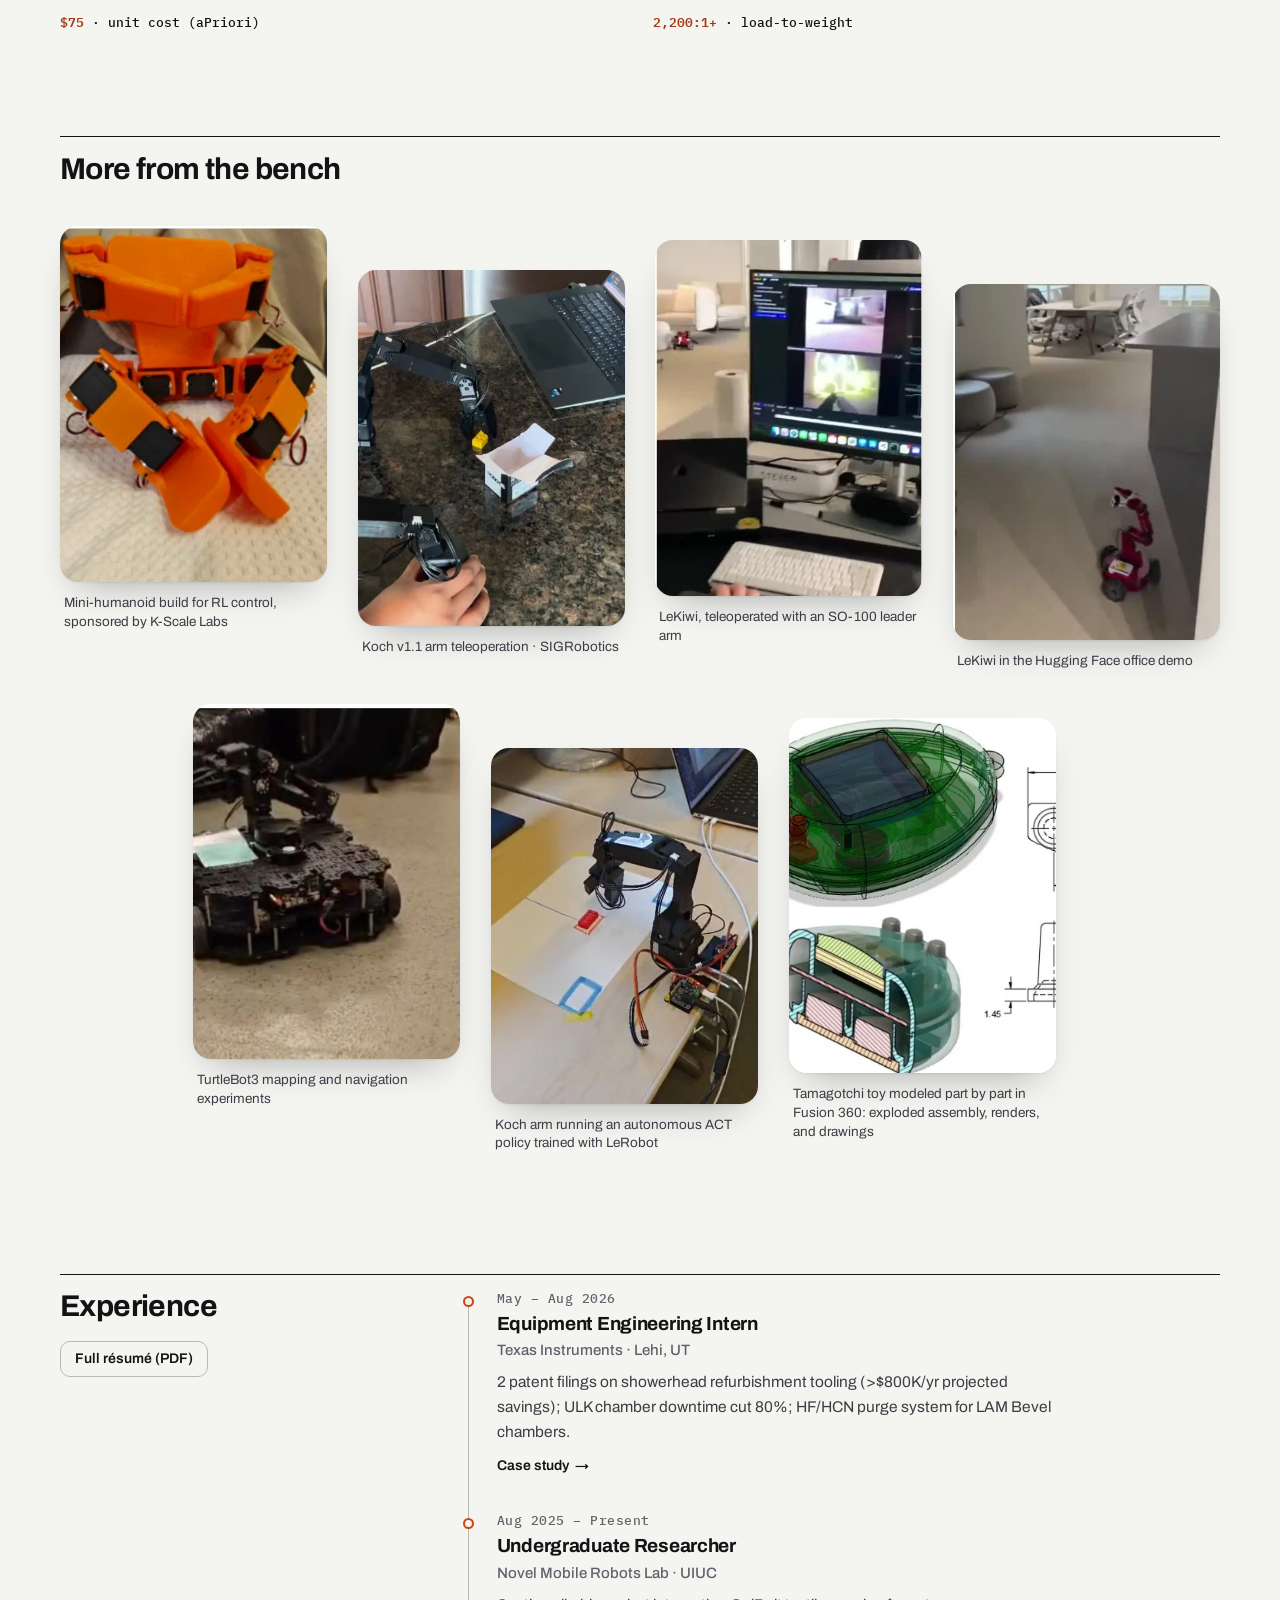
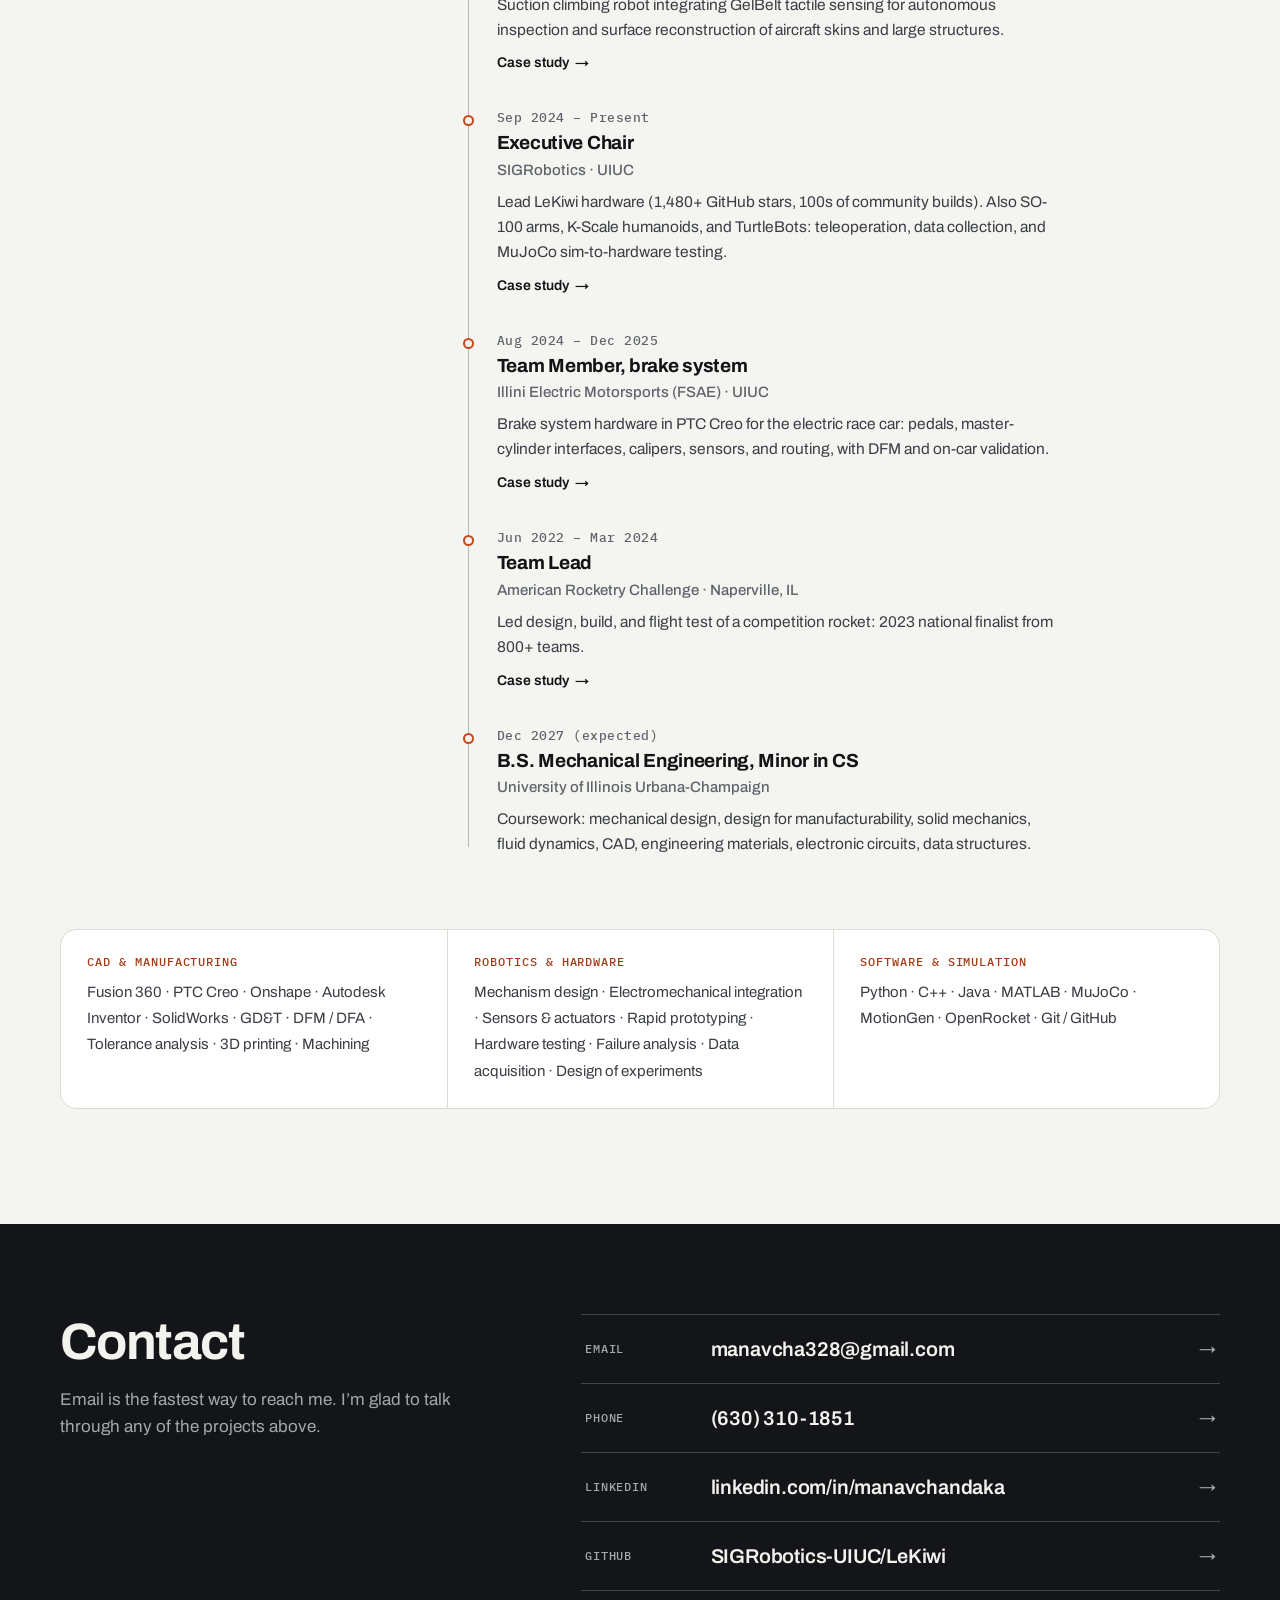
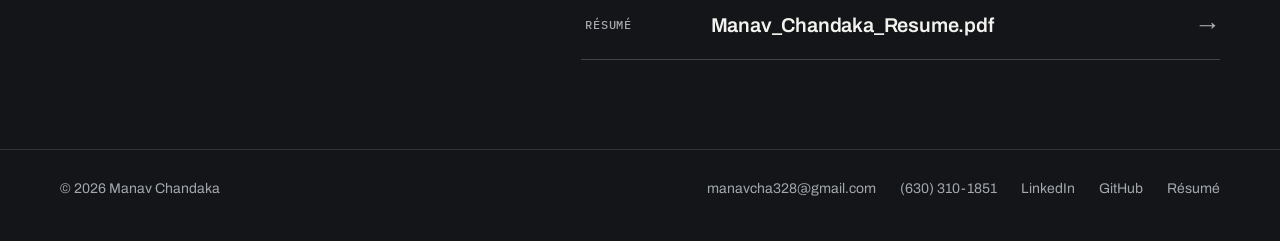
